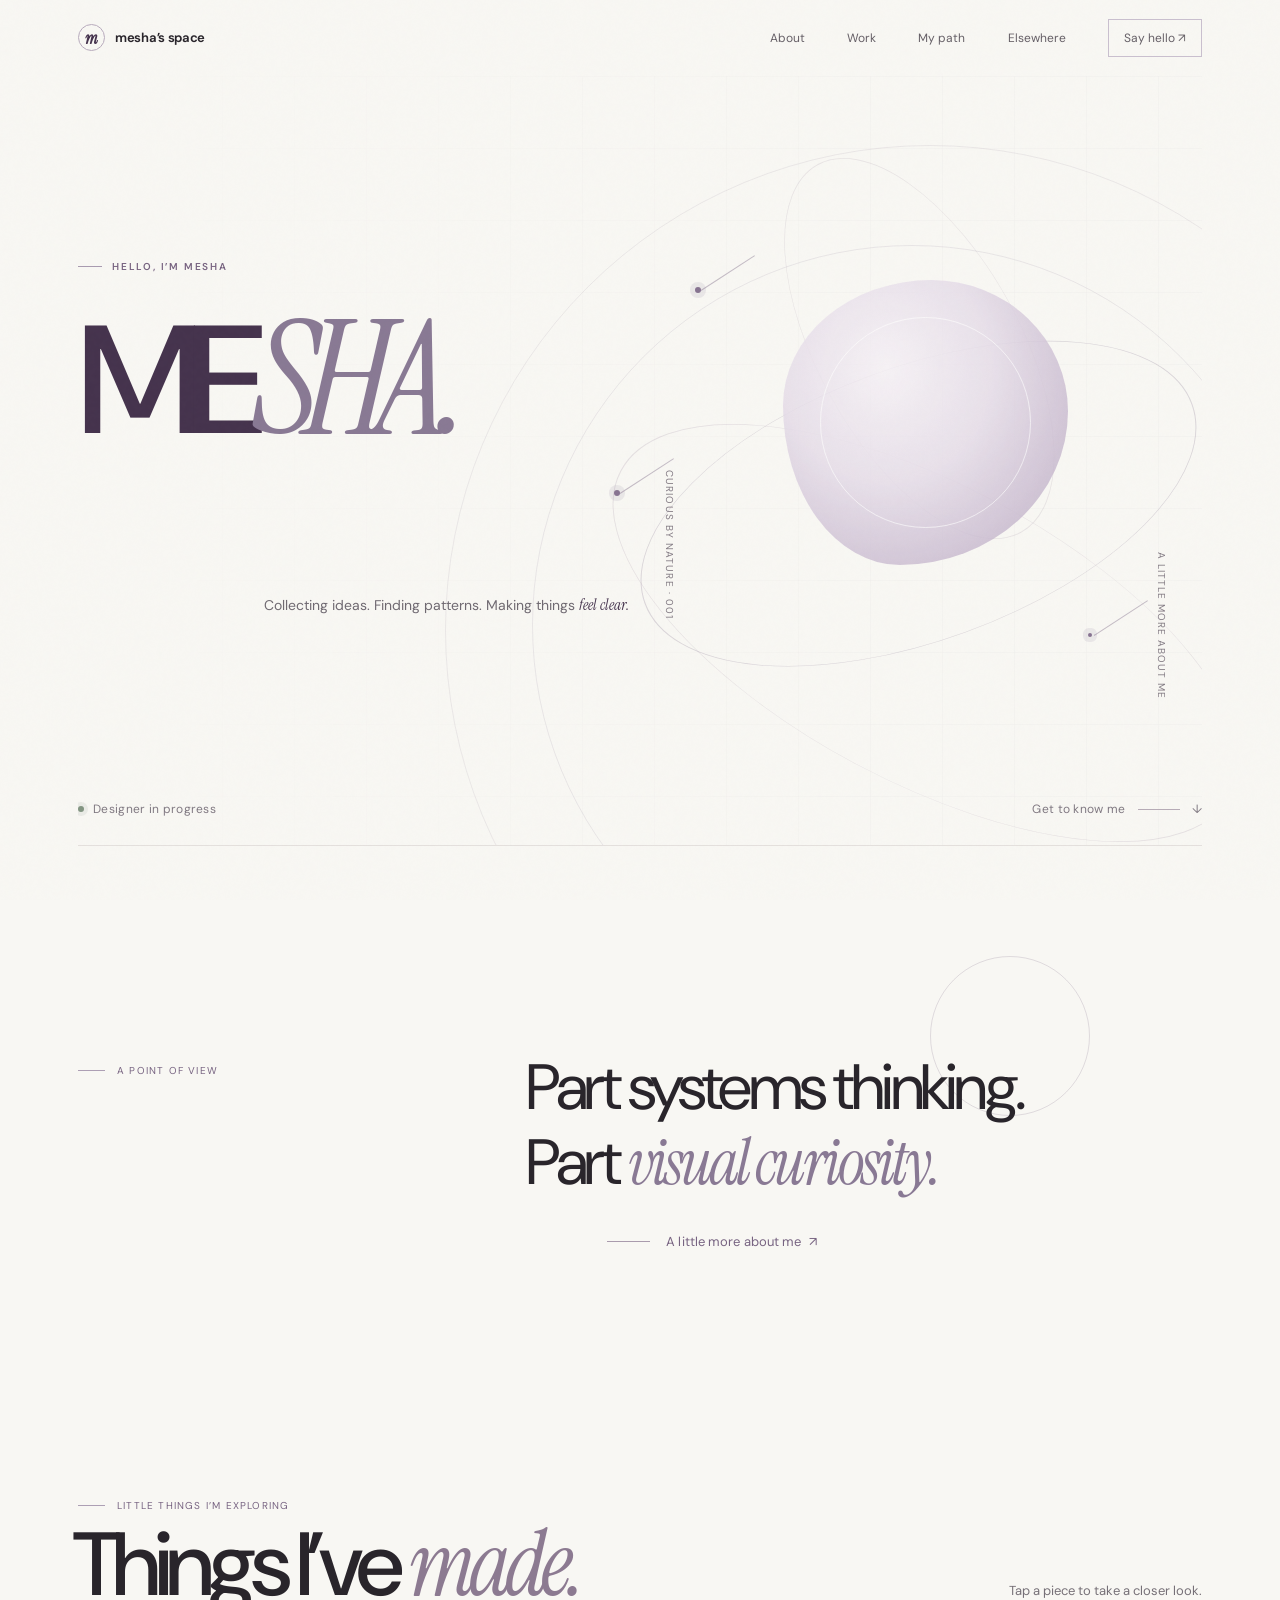
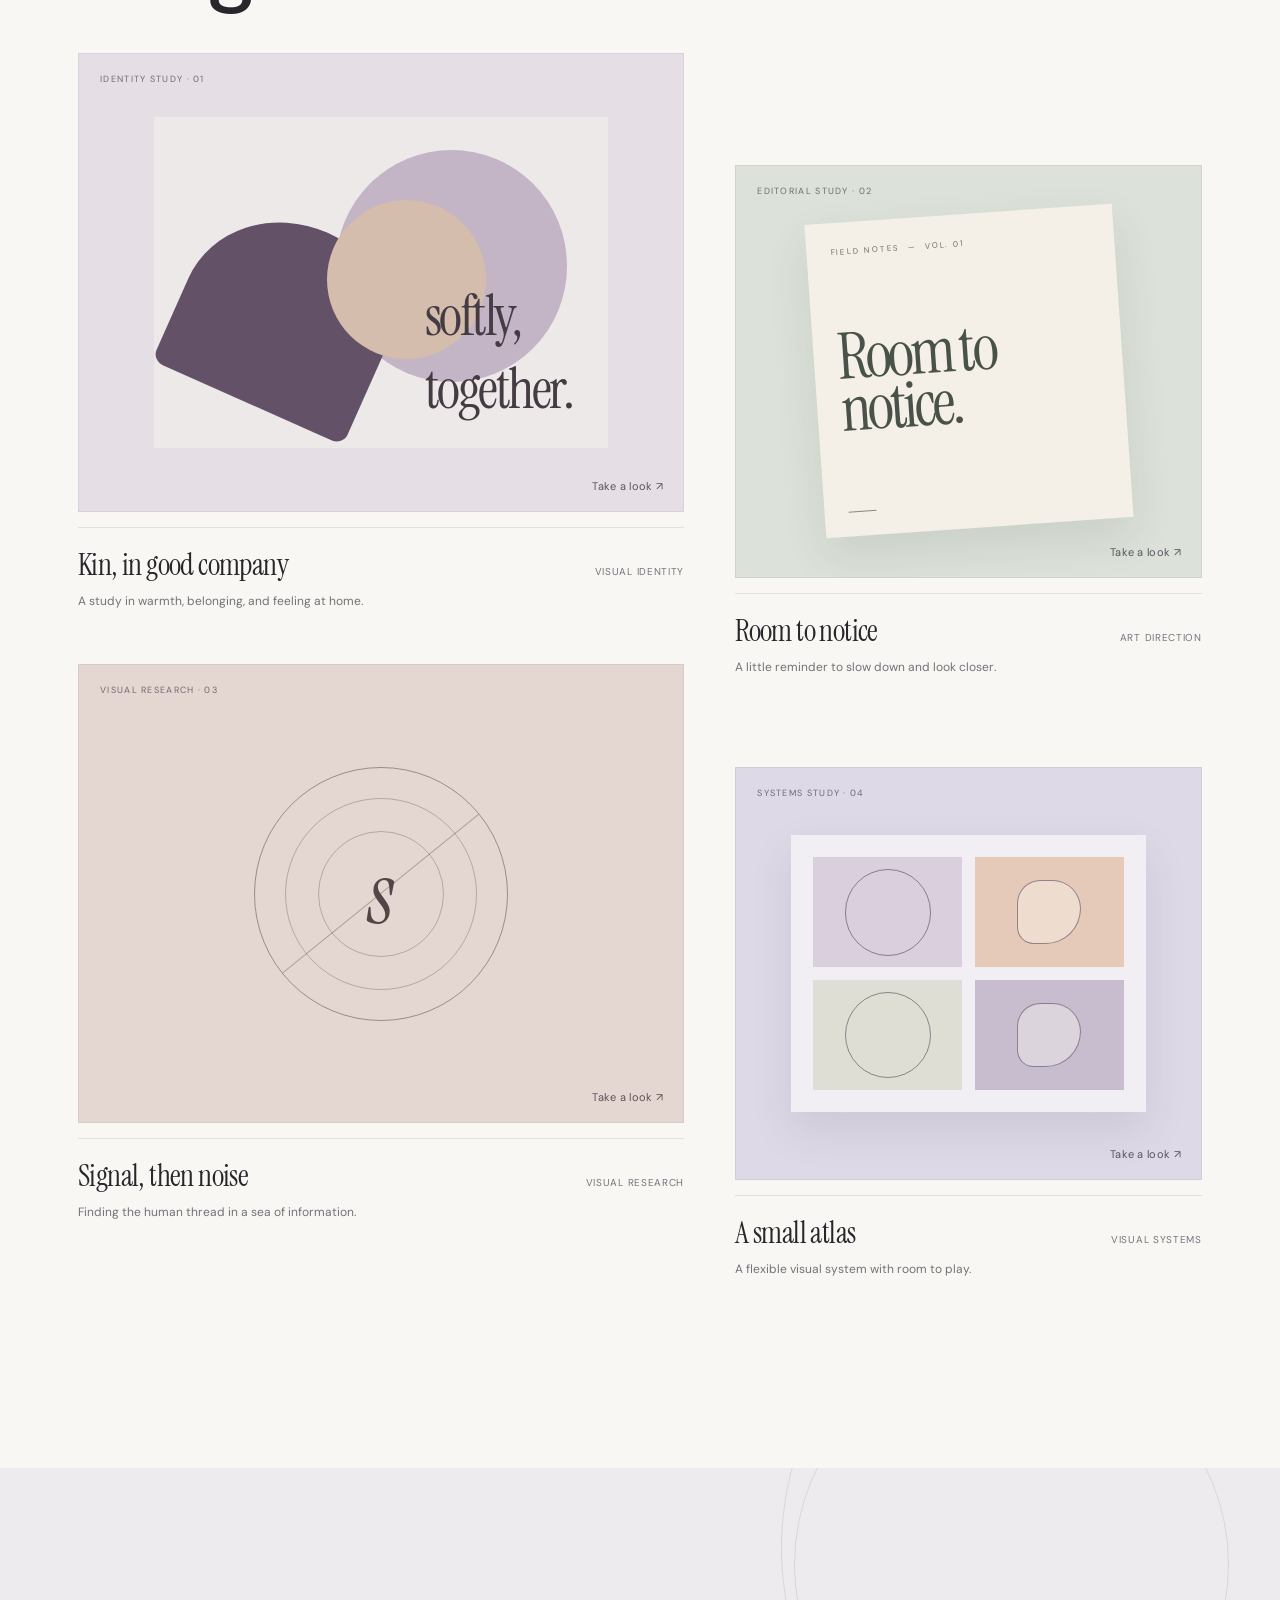
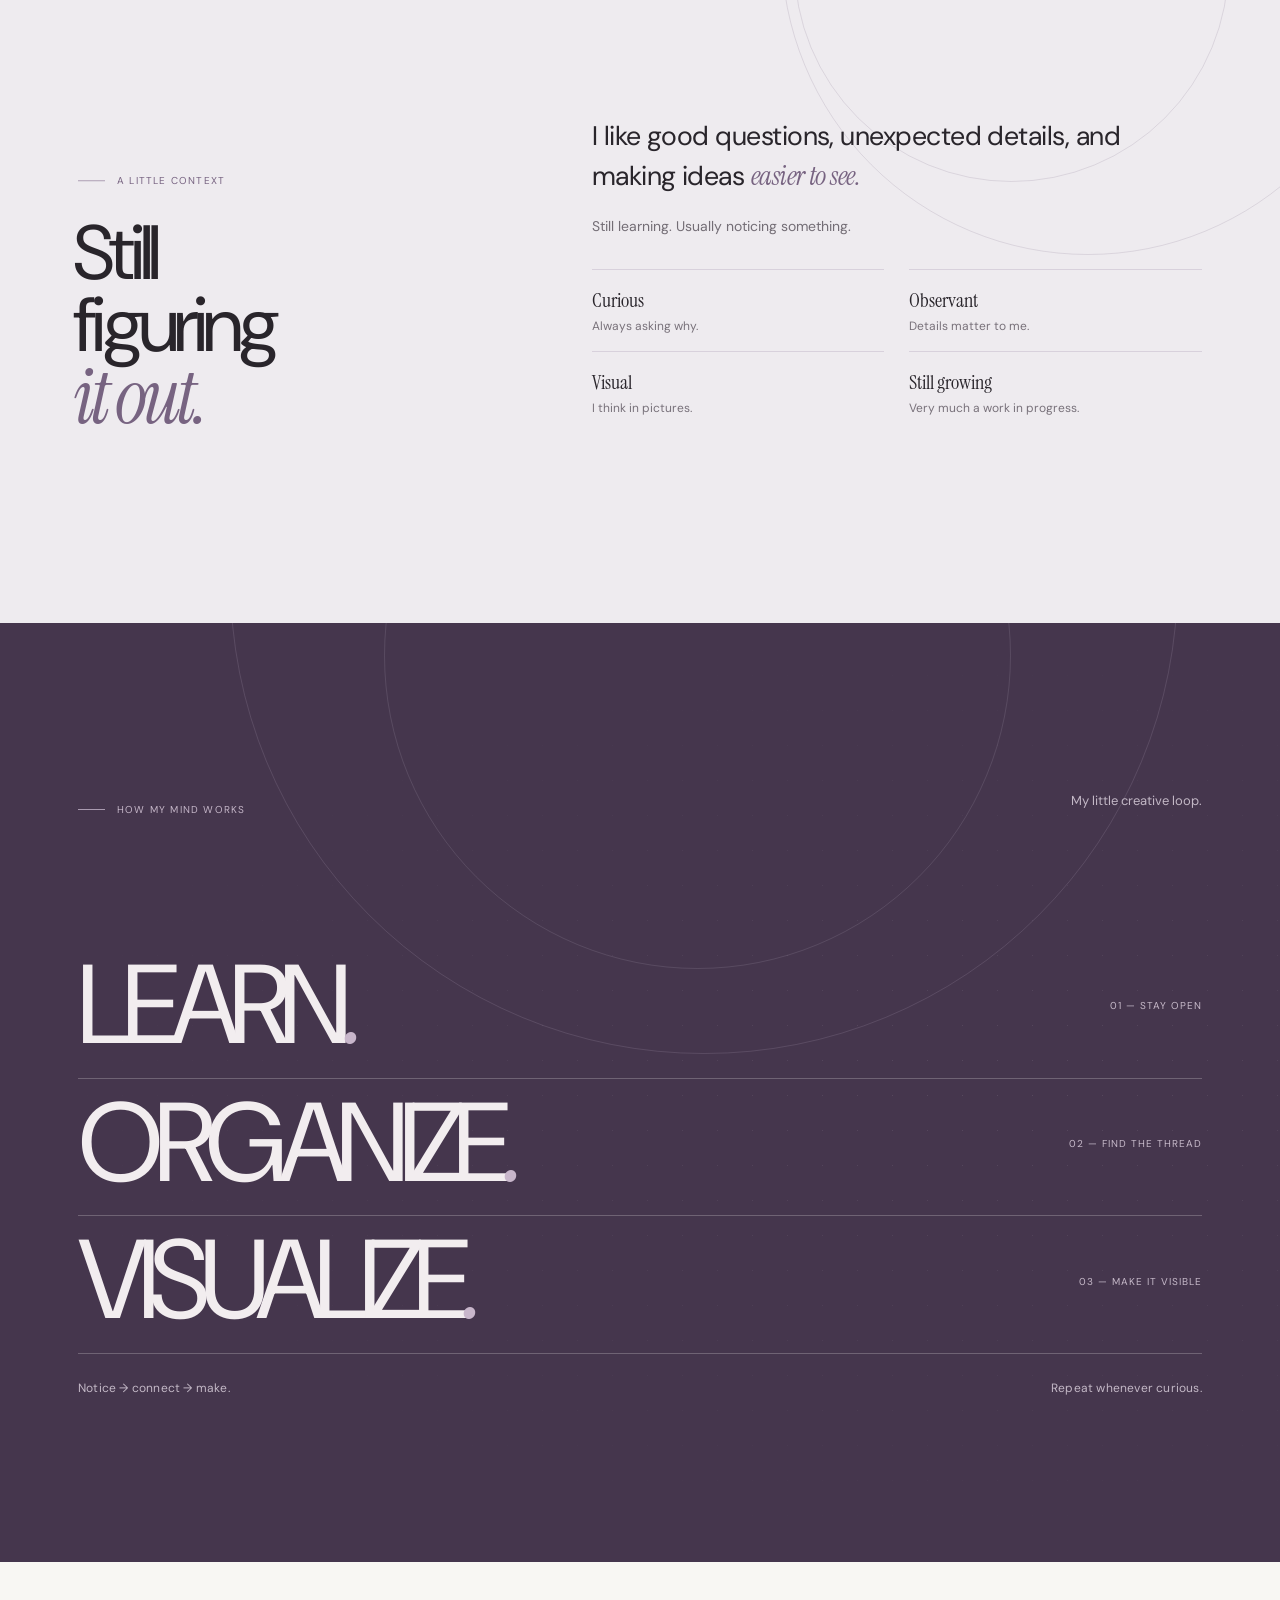
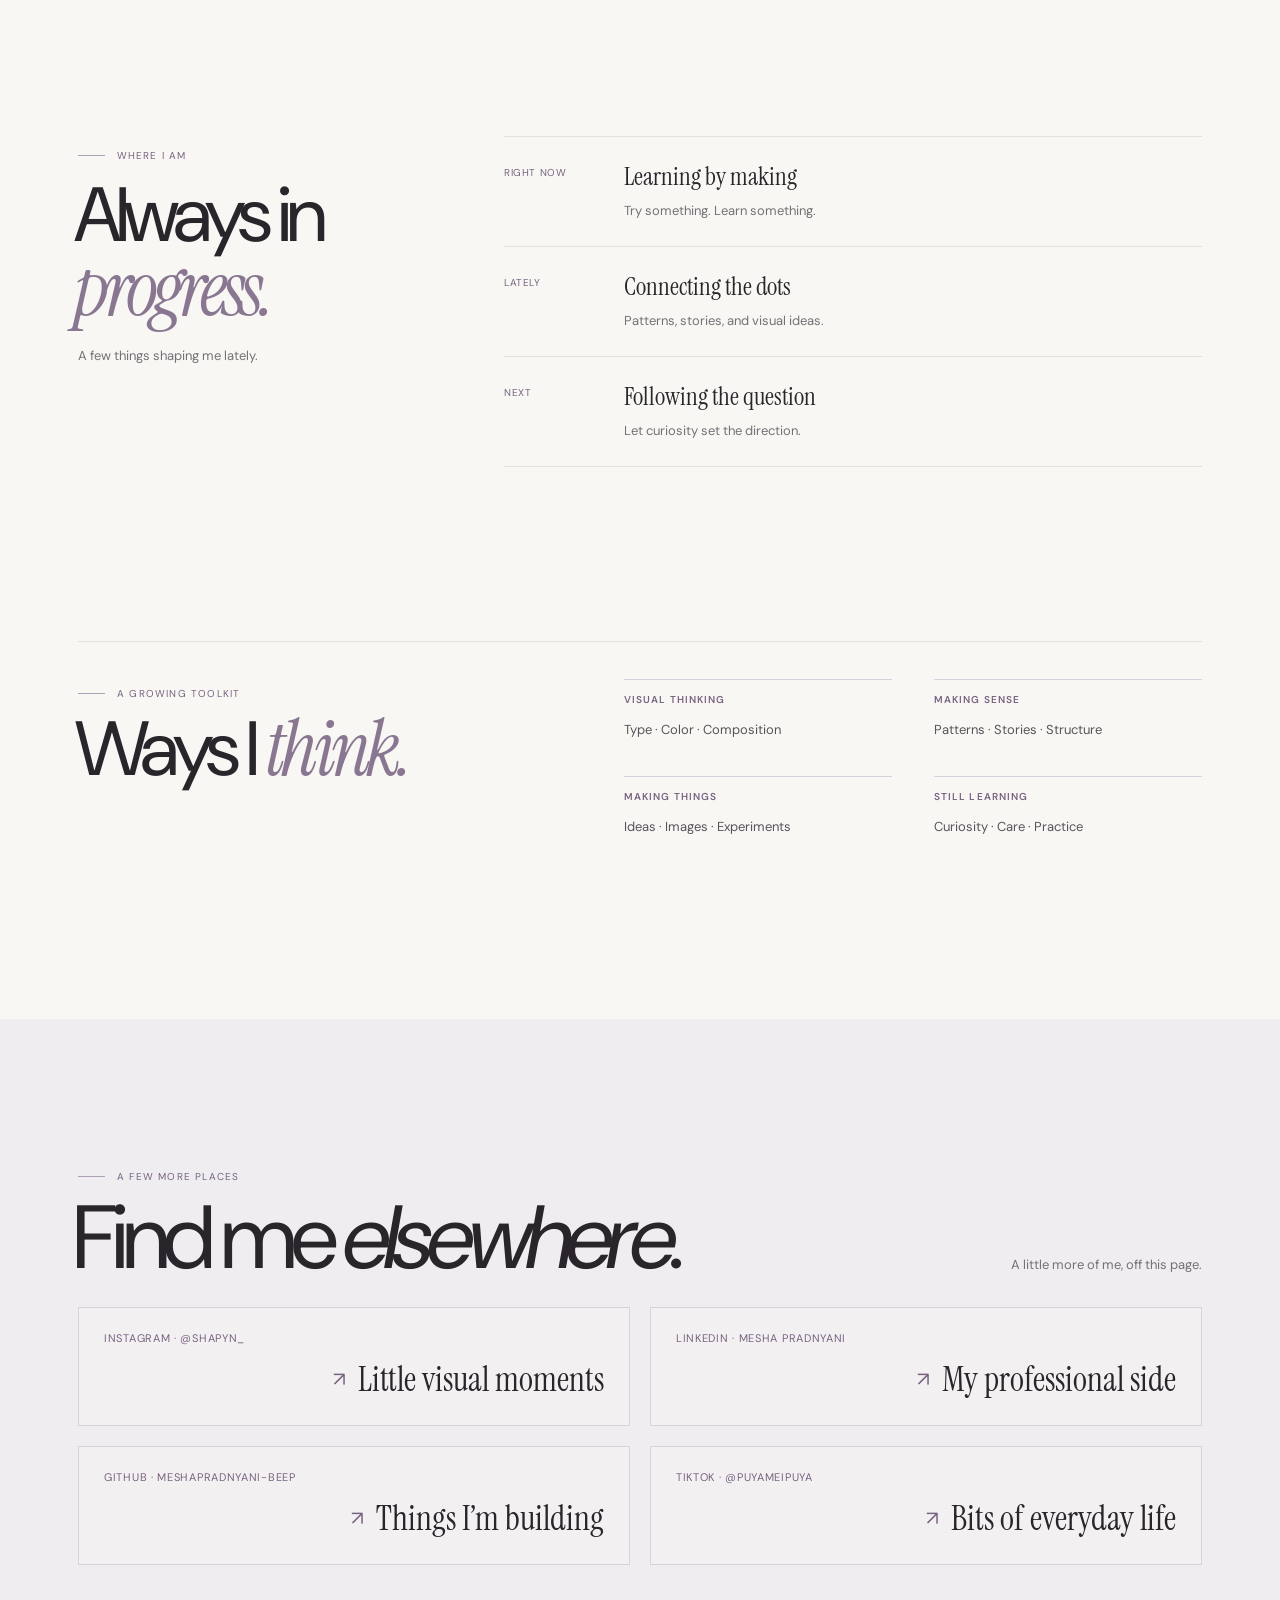
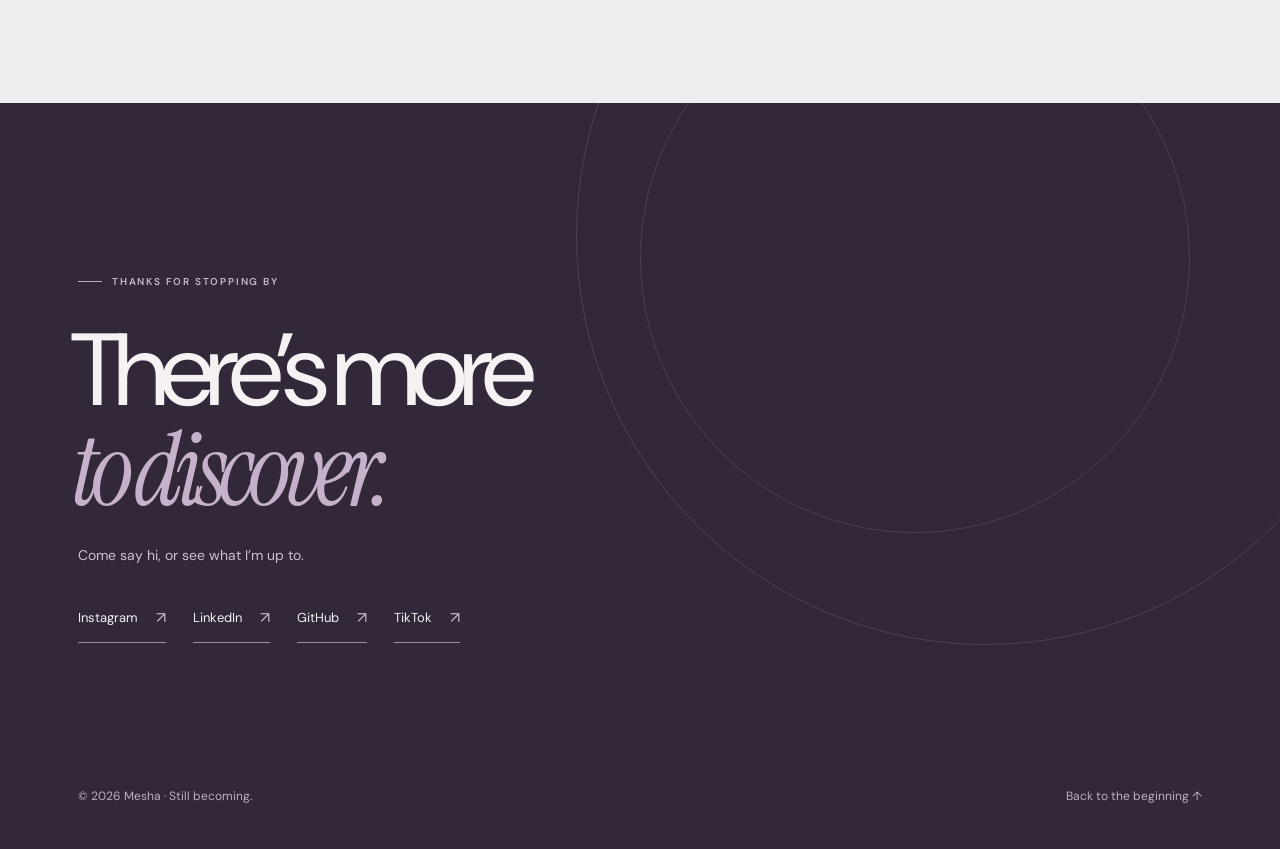
==== wwwroot/index.html @ b581732f "firsr commit" ====
<!doctype html>
<html lang="en">
<head>
  <meta charset="utf-8">
  <meta name="viewport" content="width=device-width, initial-scale=1">
  <meta name="theme-color" content="#f8f7f3">
  <meta name="description" content="Mesha's personal space for thoughtful design, visual ideas, and things still taking shape.">
  <title>Mesha — A practice in progress</title>
  <link rel="preconnect" href="https://fonts.googleapis.com">
  <link rel="preconnect" href="https://fonts.gstatic.com" crossorigin>
  <link href="https://fonts.googleapis.com/css2?family=DM+Sans:wght@400;450;500;550;600;650;700&family=Instrument+Serif:ital@0;1&display=swap" rel="stylesheet">
  <style>
    :root {
      color-scheme: light;
      --paper: #f8f7f3;
      --paper-deep: #f0eee9;
      --ink: #29252b;
      --muted: #767077;
      --plum: #45334d;
      --violet: #776381;
      --lilac: #b5a6bf;
      --lavender: #e9e3ec;
      --rule: #e4e0dd;
      --serif: "Instrument Serif", Georgia, serif;
      --sans: "DM Sans", Arial, sans-serif;
      --gutter: clamp(22px, 6.1vw, 92px);
      --content: 1440px;
    }
    *, *::before, *::after { box-sizing: border-box; }
    html { scroll-behavior: smooth; scroll-padding-top: 86px; }
    body { margin: 0; overflow-x: hidden; color: var(--ink); background: var(--paper); font-family: var(--sans); font-size: 14px; -webkit-font-smoothing: antialiased; }
    body::after { position: fixed; z-index: 8; inset: 0; pointer-events: none; content: ""; opacity: .12; background-image: url("data:image/svg+xml,%3Csvg viewBox='0 0 180 180' xmlns='http://www.w3.org/2000/svg'%3E%3Cfilter id='n'%3E%3CfeTurbulence type='fractalNoise' baseFrequency='.88' numOctaves='3' stitchTiles='stitch'/%3E%3C/filter%3E%3Cpath filter='url(%23n)' opacity='.13' d='M0 0h180v180H0z'/%3E%3C/svg%3E"); }
    a { color: inherit; text-decoration: none; }
    a:focus-visible { outline: 2px solid var(--violet); outline-offset: 5px; }
    button { font: inherit; }
    ::selection { color: white; background: var(--violet); }
    .wrap { width: min(100% - var(--gutter) * 2, var(--content)); margin-inline: auto; }
    .topbar { position: sticky; z-index: 10; top: 0; height: 76px; display: flex; align-items: center; justify-content: space-between; border-bottom: 1px solid transparent; transition: height .3s, background .3s, border-color .3s; }
    .topbar.scrolled { height: 62px; border-color: var(--rule); background: rgba(248,247,243,.92); backdrop-filter: blur(14px); }
    .brand { display: flex; align-items: center; gap: 10px; font-size: 13px; font-weight: 650; letter-spacing: -.3px; }
    .brand-mark { width: 27px; height: 27px; display: grid; place-items: center; border: 1px solid #b7aabc; border-radius: 50%; color: var(--plum); font-family: var(--serif); font-size: 17px; font-style: italic; }
    .nav { display: flex; align-items: center; gap: clamp(19px, 3.3vw, 47px); color: #655f66; font-size: 12px; }
    .nav a:not(.nav-contact) { position: relative; padding: 8px 0; }
    .nav a:not(.nav-contact)::after { position: absolute; right: 0; bottom: 3px; left: 0; height: 1px; content: ""; background: var(--violet); transform: scaleX(0); transform-origin: left; transition: transform .25s; }
    .nav a:not(.nav-contact):hover::after { transform: scaleX(1); }
    .nav-contact { padding: 10px 15px; border: 1px solid #c9bfce; transition: color .2s, background .2s; }
    .nav-contact:hover { color: white; background: var(--plum); }
    .hero { position: relative; min-height: min(750px, calc(100svh - 76px)); min-height: clamp(610px, 77vw, 770px); display: flex; align-items: center; overflow: hidden; border-bottom: 1px solid var(--rule); }
    .hero::before { position: absolute; top: 9%; right: -19%; width: min(76vw, 970px); aspect-ratio: 1; border: 1px solid rgba(119,99,129,.11); border-radius: 50%; content: ""; }
    .hero::after { position: absolute; top: 22%; right: -8%; width: min(62vw, 760px); aspect-ratio: 1; border: 1px solid rgba(119,99,129,.12); border-radius: 50%; content: ""; }
    .hero-grid { position: absolute; inset: 0; opacity: .21; background-image: linear-gradient(rgba(113,98,117,.11) 1px, transparent 1px), linear-gradient(90deg, rgba(113,98,117,.11) 1px, transparent 1px); background-size: 72px 72px; mask-image: linear-gradient(90deg, transparent, black 67%); }
    .hero-copy { position: relative; z-index: 2; width: 100%; padding: 80px 0 122px; }
    .eyebrow { display: flex; align-items: center; gap: 10px; color: var(--violet); font-size: 10px; font-weight: 600; letter-spacing: 1.8px; text-transform: uppercase; }
    .eyebrow::before { width: 24px; height: 1px; content: ""; background: #a99bb0; }
    .hero h1 { position: relative; width: max-content; max-width: 100%; margin: 41px 0 24px; color: var(--plum); font-size: clamp(82px, 12vw, 168px); font-weight: 500; line-height: .83; letter-spacing: -.095em; }
    .hero h1 span { display: inline-block; }
    .hero h1 .last { position: relative; z-index: 2; color: #897994; font-family: var(--serif); font-size: 1.035em; font-style: italic; font-weight: 400; letter-spacing: -.085em; }
    .hero-subline { display: flex; align-items: end; gap: 34px; max-width: 620px; margin-left: clamp(0px, 14.5vw, 190px); }
    .hero-subline p { max-width: 370px; margin: 0; color: #6f6971; font-size: 14px; line-height: 1.8; }
    .hero-subline em { color: var(--plum); font-family: var(--serif); font-size: 1.08em; }
    .hero-index { flex: 0 0 auto; color: #837b84; font-size: 10px; letter-spacing: 1.1px; text-transform: uppercase; writing-mode: vertical-rl; }
    .hero-art { position: absolute; top: 8%; right: -5%; width: min(53vw, 690px); aspect-ratio: 1; pointer-events: none; }
    .hero-orbit { position: absolute; top: 11%; right: 7%; width: 86%; aspect-ratio: 1; border: 1px solid rgba(119,99,129,.23); border-radius: 50%; transform: rotate(-20deg) scaleY(.47); }
    .hero-orbit.two { top: 22%; right: -2%; width: 102%; opacity: .68; transform: rotate(28deg) scaleY(.43); }
    .hero-orbit.three { top: 0; right: 19%; width: 62%; opacity: .57; transform: rotate(61deg) scaleY(.48); }
    .hero-blob { position: absolute; top: 21%; left: 30%; width: 42%; aspect-ratio: 1; border-radius: 52% 48% 59% 41% / 44% 46% 54% 56%; background: radial-gradient(ellipse at 36% 31%, #f5f0f5 1%, #e5dce8 41%, #c6b7cd 78%, #ab99b4 100%); opacity: .83; filter: blur(.25px); animation: morph 14s ease-in-out infinite alternate; }
    .hero-blob::after { position: absolute; inset: 13%; border: 1px solid rgba(255,255,255,.63); border-radius: 50%; content: ""; }
    .node { position: absolute; z-index: 3; width: 6px; height: 6px; border-radius: 50%; background: #877391; box-shadow: 0 0 0 5px rgba(135,115,145,.12); }
    .node::after { position: absolute; top: 50%; left: 6px; width: clamp(35px, 5vw, 72px); height: 1px; content: ""; background: rgba(119,99,129,.4); transform: rotate(-33deg); transform-origin: left; }
    .node.n1 { top: 22%; left: 17%; }
    .node.n2 { top: 52%; left: 5%; }
    .node.n3 { top: 73%; left: 75%; width: 4px; height: 4px; }
    .hero-caption { position: absolute; right: 3%; bottom: 19%; color: #837b84; font-size: 10px; letter-spacing: 1px; text-transform: uppercase; writing-mode: vertical-rl; }
    .hero-footer { position: absolute; right: 0; bottom: 28px; left: 0; display: flex; align-items: center; justify-content: space-between; color: #807982; font-size: 12px; letter-spacing: .3px; }
    .availability { display: flex; align-items: center; gap: 9px; }
    .availability::before { width: 6px; height: 6px; border-radius: 50%; content: ""; background: #839582; box-shadow: 0 0 0 4px rgba(131,149,130,.12); }
    .scroll-note { display: flex; align-items: center; gap: 12px; }
    .scroll-note span { display: block; width: 42px; height: 1px; background: #b7acb7; }
    .intro { position: relative; padding-block: clamp(110px, 16vw, 222px); overflow: hidden; }
    .intro::after { position: absolute; top: 18%; right: 10%; width: 160px; aspect-ratio: 1; border: 1px solid rgba(119,99,129,.2); border-radius: 50%; content: ""; }
    .intro-inner { position: relative; z-index: 1; display: grid; grid-template-columns: .53fr 1fr; gap: 8%; align-items: start; }
    .section-index { display: flex; align-items: center; gap: 12px; padding-top: 13px; color: var(--violet); font-size: 10px; letter-spacing: 1.2px; text-transform: uppercase; }
    .section-index span { width: 27px; height: 1px; background: #ad9fb4; }
    .intro-statement { max-width: 920px; margin: 0; font-size: clamp(34px, 5vw, 64px); font-weight: 400; line-height: 1.17; letter-spacing: -.055em; }
    .intro-statement em { color: #897994; font-family: var(--serif); font-weight: 400; }
    .intro-note { display: flex; align-items: center; gap: 16px; margin: 32px 0 0 12%; color: var(--muted); font-size: 13px; letter-spacing: .1px; }
    .intro-note a { display: inline-flex; align-items: center; gap: 8px; color: var(--violet); transition: gap .2s; }
    .intro-note a:hover { gap: 13px; }
    .intro-note::before { width: 43px; height: 1px; content: ""; background: #aa9bad; }
    .work { position: relative; padding-block: 32px clamp(110px, 15vw, 188px); }
    .section-head { display: flex; align-items: end; justify-content: space-between; gap: 35px; margin-bottom: 47px; }
    .section-head h2 { margin: 12px 0 0 -.055em; font-size: clamp(54px, 7vw, 92px); font-weight: 500; line-height: .91; letter-spacing: -.075em; }
    .section-head h2 em { color: #8c7a91; font-family: var(--serif); font-weight: 400; }
    .section-head-note { max-width: 260px; margin-bottom: 3px; color: var(--muted); font-size: 13px; line-height: 1.75; }
    .project-grid { display: grid; grid-template-columns: 1.13fr .87fr; gap: clamp(22px, 4vw, 56px); align-items: start; }
    .project-card { min-width: 0; }
    .project-card:nth-child(2) { margin-top: 112px; }
    .project-card:nth-child(3) { margin-top: -64px; }
    .project-card:nth-child(4) { margin-top: 39px; }
    .project-art { position: relative; width: 100%; display: grid; min-height: 260px; overflow: hidden; padding: 0; border: 0; isolation: isolate; place-items: center; color: inherit; font: inherit; text-align: inherit; cursor: pointer; transition: filter .4s; }
    .project-art::after { position: absolute; z-index: 4; inset: 0; border: 1px solid rgba(69,51,77,.08); content: ""; pointer-events: none; }
    .project-card:hover .project-art { filter: saturate(1.09); }
    .project-art:focus-visible { outline: 2px solid var(--violet); outline-offset: 5px; }
    .project-card:nth-child(odd) .project-art { aspect-ratio: 1.32; }
    .project-card:nth-child(even) .project-art { aspect-ratio: 1.13; }
    .art-label { position: absolute; z-index: 3; top: 20px; left: 22px; color: rgba(48,39,52,.63); font-size: 9px; letter-spacing: 1.3px; text-transform: uppercase; }
    .art-number { position: absolute; z-index: 3; right: 21px; bottom: 19px; color: rgba(48,39,52,.75); font-size: 11px; letter-spacing: .3px; transition: transform .2s; }
    .project-art:hover .art-number { transform: translateX(3px); }
    .art-kin { background: #e5dee5; }
    .kin-scene { position: relative; width: 75%; height: 72%; display: grid; overflow: hidden; place-items: center; background: #eee9e9; transition: transform .65s cubic-bezier(.2,.7,.2,1); }
    .project-card:hover .kin-scene, .project-card:hover .field-object, .project-card:hover .still-cover, .project-card:hover .atlas-board { transform: scale(1.035); }
    .kin-circle { position: absolute; top: 10%; right: 9%; width: 51%; aspect-ratio: 1; border-radius: 50%; background: #c3b4c6; }
    .kin-shadow { position: absolute; bottom: 11%; left: 6%; width: 46%; height: 57%; border-radius: 52% 48% 6% 6%; background: #635267; transform: rotate(24deg); }
    .kin-sun { position: absolute; top: 25%; left: 38%; width: 35%; aspect-ratio: 1; border-radius: 50%; background: #d4bdad; }
    .kin-type { position: absolute; right: 8%; bottom: 7%; color: #443b43; font-family: var(--serif); font-size: clamp(26px, 4.4vw, 60px); letter-spacing: -.045em; }
    .art-field { background: #dce2d9; }
    .field-object { position: relative; width: 66%; height: 76%; display: flex; flex-direction: column; justify-content: space-between; padding: 24px; overflow: hidden; background: #f4f0e7; box-shadow: 0 18px 44px rgba(57,64,53,.11); transform: rotate(-4deg); transition: transform .65s cubic-bezier(.2,.7,.2,1); }
    .field-object small { color: #6a7161; font-size: 8px; letter-spacing: 1.9px; text-transform: uppercase; }
    .field-object strong { color: #495248; font-family: var(--serif); font-size: clamp(32px, 5vw, 64px); font-weight: 400; line-height: .82; letter-spacing: -.055em; }
    .field-line { width: 28px; height: 1px; background: #858b76; }
    .art-signal { background: #e4d7d1; }
    .signal-disc { position: relative; width: 42%; aspect-ratio: 1; display: grid; overflow: hidden; border: 1px solid rgba(74,58,56,.48); border-radius: 50%; place-items: center; transition: transform .65s cubic-bezier(.2,.7,.2,1); }
    .signal-disc::before, .signal-disc::after { position: absolute; content: ""; border: 1px solid rgba(74,58,56,.3); border-radius: 50%; }
    .signal-disc::before { inset: 12%; }
    .signal-disc::after { inset: 25%; }
    .signal-disc span { position: relative; z-index: 1; color: #554446; font-family: var(--serif); font-size: clamp(40px, 7vw, 86px); font-style: italic; }
    .signal-line { position: absolute; width: 140%; height: 1px; background: rgba(74,58,56,.37); transform: rotate(-39deg); }
    .art-atlas { background: #ded9e7; }
    .atlas-board { position: relative; width: 76%; height: 67%; display: grid; padding: 22px; background: #f1eff3; box-shadow: 0 18px 40px rgba(55,46,66,.1); grid-template-columns: 1fr 1fr; gap: 13px; transition: transform .65s cubic-bezier(.2,.7,.2,1); }
    .atlas-cell { position: relative; display: grid; overflow: hidden; background: #d9cfdd; place-items: center; }
    .atlas-cell:nth-child(2) { background: #e5c9b9; }
    .atlas-cell:nth-child(3) { background: #deded5; }
    .atlas-cell:nth-child(4) { background: #c7bdcf; }
    .atlas-cell::before { width: 58%; aspect-ratio: 1; border: 1px solid rgba(70,55,76,.54); border-radius: 50%; content: ""; }
    .atlas-cell:nth-child(even)::before { width: 43%; border-radius: 45% 55% 68% 32%; background: rgba(252,249,242,.39); }
    .project-meta { display: flex; align-items: baseline; justify-content: space-between; gap: 12px; padding-top: 17px; border-top: 1px solid var(--rule); margin-top: 15px; }
    .project-meta h3 { margin: 0; font-family: var(--serif); font-size: clamp(21px, 2.5vw, 30px); font-weight: 400; letter-spacing: -.02em; }
    .project-meta span { flex: 0 0 auto; color: #78717a; font-size: 10px; letter-spacing: .7px; text-transform: uppercase; }
    .project-description { max-width: 370px; margin: 7px 0 0; color: var(--muted); font-size: 12px; line-height: 1.7; }
    .about { position: relative; padding-block: clamp(105px, 15vw, 190px); overflow: hidden; background: #eeebef; }
    .about::before { position: absolute; top: -30%; right: -9%; width: 48vw; max-width: 660px; aspect-ratio: 1; border: 1px solid rgba(119,99,129,.17); border-radius: 50%; content: ""; }
    .about::after { position: absolute; top: -16%; right: 4%; width: 34vw; max-width: 470px; aspect-ratio: 1; border: 1px solid rgba(119,99,129,.17); border-radius: 50%; content: ""; }
    .about-layout { position: relative; z-index: 1; display: grid; grid-template-columns: .78fr 1.22fr; gap: 11%; align-items: start; }
    .about-title { position: sticky; top: 110px; }
    .about-title h2 { margin: 30px 0 0 -.06em; font-size: clamp(52px, 6vw, 80px); font-weight: 400; line-height: .94; letter-spacing: -.065em; }
    .about-title h2 em { color: var(--violet); font-family: var(--serif); font-weight: 400; }
    .about-body { padding-top: 58px; }
    .about-lede { max-width: 580px; margin: 0 0 18px; font-size: clamp(20px, 2.1vw, 27px); line-height: 1.5; letter-spacing: -.02em; }
    .about-lede em { color: var(--violet); font-family: var(--serif); }
    .about-copy { max-width: 465px; margin: 0; color: #736d75; font-size: 14px; line-height: 1.8; }
    .about-values { display: grid; grid-template-columns: 1fr 1fr; gap: 0 25px; margin-top: 30px; }
    .value { padding: 17px 0; border-top: 1px solid #d8d1dc; }
    .value strong { display: block; font-family: var(--serif); font-size: 20px; font-weight: 400; }
    .value span { display: block; margin-top: 5px; color: #78717a; font-size: 12px; }
    .signature { position: relative; padding-block: clamp(105px, 13vw, 170px); overflow: hidden; color: #f5f0f2; background: #45364d; }
    .signature::before { position: absolute; top: -55%; left: 18%; width: 74vw; aspect-ratio: 1; border: 1px solid rgba(231,216,236,.13); border-radius: 50%; content: ""; }
    .signature::after { position: absolute; top: -30%; left: 30%; width: 49vw; aspect-ratio: 1; border: 1px solid rgba(231,216,236,.12); border-radius: 50%; content: ""; }
    .signature-grid { position: absolute; inset: 0; opacity: .22; background-image: radial-gradient(rgba(232,222,235,.52) .8px, transparent .8px); background-size: 35px 35px; mask-image: radial-gradient(ellipse at 78% 50%, black, transparent 70%); }
    .signature-head { position: relative; z-index: 1; display: flex; justify-content: space-between; gap: 20px; align-items: start; }
    .signature-head .section-index { color: #c5b6c8; }
    .signature-head .section-index span { background: #a99ab0; }
    .signature-note { max-width: 255px; margin: 0; color: #c3b8c6; font-size: 13px; line-height: 1.75; }
    .words { position: relative; z-index: 1; margin-top: clamp(70px, 10vw, 125px); }
    .word-row { position: relative; display: flex; align-items: center; justify-content: space-between; gap: 12px; padding-block: 10px 17px; border-bottom: 1px solid rgba(245,240,242,.24); }
    .word-row::before { position: absolute; right: 0; bottom: -1px; left: 0; height: 1px; content: ""; background: #d6bddb; transform: scaleX(0); transform-origin: left; transition: transform .7s cubic-bezier(.2,.7,.2,1); }
    .word-row:hover::before { transform: scaleX(1); }
    .word-row h2 { margin: 0; color: #f2edef; font-size: clamp(52px, 9vw, 112px); font-weight: 400; line-height: .98; letter-spacing: -.075em; transition: color .3s, padding-left .45s; }
    .word-row h2 em { color: #c8b6cb; font-family: var(--serif); font-weight: 400; }
    .word-row:hover h2 { padding-left: 13px; }
    .word-row > span { flex: 0 0 auto; color: #c7baca; font-size: 10px; letter-spacing: 1px; }
    .signature-foot { position: relative; z-index: 1; display: flex; justify-content: space-between; gap: 20px; margin-top: 26px; color: #c3b8c6; font-size: 12px; letter-spacing: .2px; }
    .path { padding-block: clamp(100px, 14vw, 174px); }
    .path-top { display: grid; grid-template-columns: .65fr 1.35fr; gap: 8%; align-items: start; }
    .path-title { position: sticky; top: 105px; }
    .path-title h2 { margin: 17px 0 0 -.05em; font-size: clamp(49px, 6vw, 78px); font-weight: 400; line-height: .96; letter-spacing: -.065em; }
    .path-title h2 em { color: #897792; font-family: var(--serif); }
    .path-note { max-width: 310px; margin: 18px 0 0; color: var(--muted); font-size: 13px; line-height: 1.75; }
    .timeline { border-top: 1px solid var(--rule); }
    .timeline-item { display: grid; grid-template-columns: 95px 1fr; gap: 25px; padding: 23px 0; border-bottom: 1px solid var(--rule); }
    .timeline-date { padding-top: 6px; color: var(--violet); font-size: 10px; letter-spacing: .6px; text-transform: uppercase; }
    .timeline-item h3 { margin: 0; font-family: var(--serif); font-size: 25px; font-weight: 400; }
    .timeline-item p { max-width: 430px; margin: 7px 0 0; color: var(--muted); font-size: 13px; line-height: 1.75; }
    .skills { padding-block: 0 clamp(110px, 15vw, 180px); }
    .skills-inner { display: grid; grid-template-columns: 1fr 1.3fr; gap: 9%; padding-top: 32px; border-top: 1px solid var(--rule); }
    .skills h2 { max-width: 350px; margin: 12px 0 0 -.04em; font-size: clamp(47px, 6vw, 78px); font-weight: 400; line-height: .98; letter-spacing: -.06em; }
    .skills h2 em { color: #897792; font-family: var(--serif); }
    .skill-groups { display: grid; grid-template-columns: 1fr 1fr; gap: 35px 42px; padding-top: 5px; }
    .skill-group { padding-top: 13px; border-top: 1px solid #d8d1dc; }
    .skill-group h3 { margin: 0 0 12px; color: var(--violet); font-size: 10px; font-weight: 600; letter-spacing: 1.1px; text-transform: uppercase; }
    .skill-group p { margin: 0; color: #59535b; font-size: 13px; line-height: 1.8; }
    .elsewhere { padding-block: clamp(86px, 11vw, 138px); background: #efedf0; }
    .elsewhere-head { display: flex; justify-content: space-between; align-items: end; gap: 25px; padding-bottom: 26px; }
    .elsewhere h2 { margin: 12px 0 0 -.055em; font-size: clamp(54px, 7vw, 90px); font-weight: 400; line-height: .96; letter-spacing: -.07em; }
    .elsewhere-head p { max-width: 240px; margin: 0 0 4px; color: var(--muted); font-size: 13px; line-height: 1.75; }
    .elsewhere-links { display: grid; grid-template-columns: 1fr 1fr; gap: 20px; }
    .elsewhere-line { position: relative; display: grid; min-height: 118px; grid-template-columns: 1fr auto; align-items: center; gap: 12px; padding: 23px 25px; border: 1px solid #d8d3d9; background: rgba(248,247,243,.35); transition: color .25s, background .25s, transform .25s; }
    .elsewhere-line:hover { transform: translateY(-4px); color: white; background: var(--plum); }
    .elsewhere-line > span:first-child { grid-column: 1 / -1; color: var(--violet); font-size: 11px; letter-spacing: .7px; transition: color .25s; }
    .elsewhere-line strong { font-family: var(--serif); font-size: clamp(23px, 3vw, 34px); font-weight: 400; }
    .elsewhere-line > span:last-child { grid-column: auto; grid-row: 2; justify-self: end; color: var(--violet); font-size: 20px; transition: color .25s, transform .2s; }
    .elsewhere-line:hover > span { color: #dfcde3; }
    .elsewhere-line:hover > span:last-child { transform: translate(3px, -3px); }
    .contact { position: relative; padding-block: clamp(100px, 14vw, 172px) 45px; overflow: hidden; color: #f6f1f3; background: #33283a; }
    .contact::before { position: absolute; top: -37%; right: -9%; width: min(64vw, 850px); aspect-ratio: 1; border: 1px solid rgba(233,217,237,.14); border-radius: 50%; content: ""; }
    .contact::after { position: absolute; top: -16%; right: 7%; width: min(43vw, 570px); aspect-ratio: 1; border: 1px solid rgba(233,217,237,.13); border-radius: 50%; content: ""; }
    .contact-body { position: relative; z-index: 1; }
    .contact .eyebrow { color: #c8b9cb; }
    .contact .eyebrow::before { background: #b9aabe; }
    .contact h2 { max-width: 900px; margin: 32px 0 22px -.065em; font-size: clamp(56px, 8vw, 106px); font-weight: 400; line-height: .98; letter-spacing: -.075em; }
    .contact h2 em { color: #c6b1ca; font-family: var(--serif); font-weight: 400; }
    .contact-copy { max-width: 390px; margin: 0; color: #ccc1ce; font-size: 14px; line-height: 1.8; }
    .contact-actions { display: flex; flex-wrap: wrap; gap: 27px; margin-top: 25px; }
    .contact-action { display: inline-flex; align-items: center; gap: 18px; padding: 14px 0; border-bottom: 1px solid rgba(231,216,236,.58); color: #f5eff4; font-size: 13px; transition: gap .2s; }
    .contact-action:hover { gap: 40px; }
    .contact-action span { color: #c9b5d0; font-size: 16px; }
    .footer { position: relative; z-index: 1; display: flex; justify-content: space-between; gap: 15px; padding-top: clamp(85px, 12vw, 145px); color: #bcafbE; font-size: 12px; }
    .footer a { transition: color .2s; }
    .footer a:hover { color: white; }
    .footer-right { display: flex; gap: 24px; }
    .project-dialog { width: min(600px, calc(100% - 36px)); max-height: min(90vh, 780px); padding: 0; overflow: auto; border: 1px solid rgba(69,51,77,.2); color: var(--ink); background: var(--paper); }
    .project-dialog::backdrop { background: rgba(35,27,39,.56); backdrop-filter: blur(5px); }
    .dialog-content { padding: clamp(22px, 5vw, 42px); }
    .dialog-close { float: right; width: 38px; height: 38px; border: 1px solid var(--rule); border-radius: 50%; color: var(--plum); background: transparent; font-size: 20px; cursor: pointer; transition: color .2s, background .2s; }
    .dialog-close:hover { color: white; background: var(--plum); }
    .project-dialog-art { display: grid; min-height: 230px; margin-bottom: 26px; overflow: hidden; place-items: center; }
    .project-dialog-art .kin-scene { height: 72%; }
    .project-dialog-art .signal-disc { max-height: 78%; }
    .project-dialog-art .atlas-board { height: 75%; }
    .dialog-category { margin: 0 0 9px; color: var(--violet); font-size: 11px; letter-spacing: .9px; text-transform: uppercase; }
    .project-dialog h2 { margin: 0; font-family: var(--serif); font-size: clamp(32px, 6vw, 48px); font-weight: 400; }
    .dialog-description { max-width: 440px; margin: 12px 0 0; color: var(--muted); font-size: 15px; line-height: 1.7; }
    [data-reveal] { opacity: 0; transform: translateY(18px); transition: opacity .75s ease, transform .75s cubic-bezier(.2,.7,.2,1); }
    [data-reveal].visible { opacity: 1; transform: translateY(0); }
    @keyframes morph { from { border-radius: 52% 48% 59% 41% / 44% 46% 54% 56%; transform: rotate(-8deg) translateY(0); } to { border-radius: 44% 56% 42% 58% / 55% 38% 62% 45%; transform: rotate(8deg) translateY(-10px); } }
    @media (min-width: 1550px) { .hero-art { right: calc((100vw - 1440px) / -2); } }
    @media (max-width: 720px) {
      :root { --gutter: 23px; }
      .topbar { height: 66px; }
      .topbar.scrolled { height: 57px; }
      .nav { gap: 17px; font-size: 11px; }
      .nav a:nth-child(3) { display: none; }
      .nav-contact { padding: 8px 11px; }
      .hero { min-height: min(760px, calc(100svh - 66px)); min-height: clamp(620px, 100svh, 780px); }
      .hero-copy { padding-block: 112px 116px; }
      .hero h1 { margin-top: 45px; font-size: clamp(88px, 16vw, 122px); }
      .hero-art { top: 21%; right: -34%; width: min(94vw, 550px); opacity: .77; }
      .hero-grid { background-size: 53px 53px; }
      .hero-subline { position: relative; z-index: 1; gap: 21px; margin: 37px 0 0 6%; }
      .hero-subline p { max-width: 350px; font-size: 13px; }
      .hero-index { font-size: 9px; }
      .hero-caption { right: 1%; bottom: 22%; font-size: 9px; }
      .intro-inner { grid-template-columns: 1fr; gap: 32px; }
      .intro-statement { max-width: 640px; }
      .intro-note { margin-left: 4%; }
      .section-head { align-items: start; flex-direction: column; gap: 19px; margin-bottom: 32px; }
      .section-head h2 { font-size: clamp(54px, 9vw, 72px); }
      .section-head-note { max-width: 300px; }
      .project-grid { gap: 39px 19px; }
      .project-card:nth-child(2) { margin-top: 77px; }
      .project-card:nth-child(3) { margin-top: -39px; }
      .project-card:nth-child(4) { margin-top: 35px; }
      .project-art { min-height: 190px; }
      .project-meta { align-items: start; flex-direction: column; gap: 5px; }
      .project-meta h3 { font-size: 24px; }
      .project-description { font-size: 12px; }
      .art-label { top: 12px; left: 12px; font-size: 9px; }
      .art-number { right: 12px; bottom: 12px; }
      .field-object { padding: 13px; }
      .about-layout { grid-template-columns: 1fr; gap: 12px; }
      .about-title { position: static; }
      .about-title h2 { margin-top: 22px; font-size: clamp(55px, 9vw, 72px); }
      .about-body { padding-top: 21px; }
      .signature-head { flex-direction: column; gap: 20px; }
      .signature-note { max-width: 315px; }
      .word-row h2 { font-size: clamp(50px, 10vw, 75px); }
      .path-top { grid-template-columns: 1fr; gap: 42px; }
      .path-title { position: static; }
      .path-title h2 { font-size: clamp(55px, 9vw, 72px); }
      .path-note { max-width: 365px; }
      .skills-inner { grid-template-columns: 1fr; gap: 38px; }
      .skills h2 { max-width: 420px; }
      .skill-groups { gap: 27px 28px; }
      .elsewhere-head { align-items: start; flex-direction: column; gap: 17px; }
      .elsewhere h2 { font-size: clamp(55px, 9vw, 72px); }
      .contact h2 { font-size: clamp(52px, 9vw, 75px); }
      .elsewhere-links { gap: 13px; }
      .elsewhere-line { min-height: 105px; padding: 18px; }
    }
    @media (max-width: 440px) {
      :root { --gutter: 19px; }
      .brand { gap: 7px; font-size: 12px; }
      .nav { gap: 12px; font-size: 10px; }
      .nav a:nth-child(2) { display: none; }
      .nav-contact { padding: 8px 9px; }
      .hero { min-height: 690px; }
      .hero h1 { font-size: clamp(77px, 20vw, 92px); }
      .hero-subline { margin-left: 0; }
      .hero-subline p { font-size: 12px; }
      .hero-footer { bottom: 21px; font-size: 10px; }
      .scroll-note { gap: 7px; font-size: 10px; }
      .scroll-note span { width: 22px; }
      .project-grid { grid-template-columns: 1fr; gap: 32px; }
      .project-card:nth-child(n) { margin-top: 0; }
      .project-card:nth-child(even) { margin-left: 10%; }
      .project-card:nth-child(even) .project-art { aspect-ratio: 1.2; }
      .project-art { min-height: 0; }
      .project-meta { align-items: baseline; flex-direction: row; }
      .project-meta h3 { font-size: 24px; }
      .project-meta span { font-size: 9px; }
      .about-values { gap: 0 18px; }
      .word-row h2 { font-size: clamp(47px, 12vw, 58px); }
      .word-row > span { font-size: 9px; letter-spacing: .5px; }
      .timeline-item { grid-template-columns: 68px 1fr; gap: 13px; }
      .timeline-item h3 { font-size: 22px; }
      .skill-groups { gap: 24px 15px; }
      .elsewhere-links { grid-template-columns: 1fr; }
      .elsewhere-line { min-height: 95px; }
      .footer { flex-direction: column; }
    }
    @media (prefers-reduced-motion: reduce) {
      *, *::before, *::after { scroll-behavior: auto !important; animation-duration: .01ms !important; animation-iteration-count: 1 !important; transition-duration: .01ms !important; }
      [data-reveal] { opacity: 1; transform: none; }
    }
  </style>
</head>
<body>
  <header class="topbar wrap">
    <a class="brand" href="#home" aria-label="Mesha home"><span class="brand-mark" aria-hidden="true">m</span><span>mesha’s space</span></a>
    <nav class="nav" aria-label="Main navigation">
      <a href="#about">About</a>
      <a href="#work">Work</a>
      <a href="#path">My path</a>
      <a href="#elsewhere">Elsewhere</a>
      <a class="nav-contact" href="#contact">Say hello <span aria-hidden="true">↗</span></a>
    </nav>
  </header>

  <main>
    <section class="hero wrap" id="home" aria-labelledby="hero-title">
      <div class="hero-grid" aria-hidden="true"></div>
      <div class="hero-art" aria-hidden="true">
        <div class="hero-orbit"></div><div class="hero-orbit two"></div><div class="hero-orbit three"></div>
        <div class="hero-blob"></div>
        <span class="node n1"></span><span class="node n2"></span><span class="node n3"></span>
      </div>
      <div class="hero-copy">
        <div class="eyebrow">Hello, I’m Mesha</div>
        <h1 id="hero-title"><span>ME</span><span class="last">SHA.</span></h1>
        <div class="hero-subline">
          <p>Collecting ideas. Finding patterns. Making things <em>feel clear.</em></p>
          <span class="hero-index">Curious by nature · 001</span>
        </div>
      </div>
      <div class="hero-caption" aria-hidden="true">A little more about me</div>
      <div class="hero-footer"><span class="availability">Designer in progress</span><a class="scroll-note" href="#intro">Get to know me <span aria-hidden="true"></span> ↓</a></div>
    </section>

    <section class="intro wrap" id="intro">
      <div class="intro-inner" data-reveal>
        <div class="section-index"><span></span> A point of view</div>
        <div>
          <p class="intro-statement">Part systems thinking.<br>Part <em>visual curiosity.</em></p>
          <p class="intro-note"><a href="#about">A little more about me <span aria-hidden="true">↗</span></a></p>
        </div>
      </div>
    </section>

    <section class="work wrap" id="work">
      <div class="section-head" data-reveal>
        <div><div class="section-index"><span></span> Little things I’m exploring</div><h2>Things I’ve <em>made.</em></h2></div>
        <p class="section-head-note">Tap a piece to take a closer look.</p>
      </div>
      <div class="project-grid">
        <article class="project-card" data-reveal>
          <button class="project-art art-kin" type="button" aria-label="Explore Kin, in good company" data-title="Kin, in good company" data-category="Visual identity" data-detail="A small study in warmth, belonging, and what makes a place feel like yours.">
            <span class="art-label">Identity study · 01</span>
            <div class="kin-scene" aria-hidden="true"><div class="kin-circle"></div><div class="kin-shadow"></div><div class="kin-sun"></div><span class="kin-type">softly,<br>together.</span></div>
            <span class="art-number">Take a look ↗</span>
          </button>
          <div class="project-meta"><h3>Kin, in good company</h3><span>Visual identity</span></div>
          <p class="project-description">A study in warmth, belonging, and feeling at home.</p>
        </article>
        <article class="project-card" data-reveal>
          <button class="project-art art-field" type="button" aria-label="Explore Room to notice" data-title="Room to notice" data-category="Art direction" data-detail="A quieter editorial idea: making enough room to see the everyday differently.">
            <span class="art-label">Editorial study · 02</span>
            <div class="field-object" aria-hidden="true"><small>Field notes &nbsp;—&nbsp; vol. 01</small><strong>Room to<br>notice.</strong><span class="field-line"></span></div>
            <span class="art-number">Take a look ↗</span>
          </button>
          <div class="project-meta"><h3>Room to notice</h3><span>Art direction</span></div>
          <p class="project-description">A little reminder to slow down and look closer.</p>
        </article>
        <article class="project-card" data-reveal>
          <button class="project-art art-signal" type="button" aria-label="Explore Signal, then noise" data-title="Signal, then noise" data-category="Visual research" data-detail="An ongoing experiment in finding a clear human thread through complex information.">
            <span class="art-label">Visual research · 03</span>
            <div class="signal-disc" aria-hidden="true"><span>s</span><div class="signal-line"></div></div>
            <span class="art-number">Take a look ↗</span>
          </button>
          <div class="project-meta"><h3>Signal, then noise</h3><span>Visual research</span></div>
          <p class="project-description">Finding the human thread in a sea of information.</p>
        </article>
        <article class="project-card" data-reveal>
          <button class="project-art art-atlas" type="button" aria-label="Explore A small atlas" data-title="A small atlas" data-category="Visual systems" data-detail="A flexible collection of visual building blocks that make space for a little variation.">
            <span class="art-label">Systems study · 04</span>
            <div class="atlas-board" aria-hidden="true"><span class="atlas-cell"></span><span class="atlas-cell"></span><span class="atlas-cell"></span><span class="atlas-cell"></span></div>
            <span class="art-number">Take a look ↗</span>
          </button>
          <div class="project-meta"><h3>A small atlas</h3><span>Visual systems</span></div>
          <p class="project-description">A flexible visual system with room to play.</p>
        </article>
      </div>
    </section>

    <section class="about" id="about">
      <div class="wrap about-layout">
        <div class="about-title" data-reveal>
          <div class="section-index"><span></span> A little context</div>
          <h2>Still<br>figuring<br><em>it out.</em></h2>
        </div>
        <div class="about-body" data-reveal>
          <p class="about-lede">I like good questions, unexpected details, and making ideas <em>easier to see.</em></p>
          <p class="about-copy">Still learning. Usually noticing something.</p>
          <div class="about-values">
            <div class="value"><strong>Curious</strong><span>Always asking why.</span></div>
            <div class="value"><strong>Observant</strong><span>Details matter to me.</span></div>
            <div class="value"><strong>Visual</strong><span>I think in pictures.</span></div>
            <div class="value"><strong>Still growing</strong><span>Very much a work in progress.</span></div>
          </div>
        </div>
      </div>
    </section>

    <section class="signature" aria-labelledby="signature-title">
      <div class="signature-grid" aria-hidden="true"></div>
      <div class="wrap">
        <div class="signature-head" data-reveal>
          <div class="section-index"><span></span> How my mind works</div>
          <p class="signature-note">My little creative loop.</p>
        </div>
        <div class="words" id="signature-title">
          <div class="word-row" data-reveal><h2>LEARN<em>.</em></h2><span>01 — STAY OPEN</span></div>
          <div class="word-row" data-reveal><h2>ORGANIZE<em>.</em></h2><span>02 — FIND THE THREAD</span></div>
          <div class="word-row" data-reveal><h2>VISUALIZE<em>.</em></h2><span>03 — MAKE IT VISIBLE</span></div>
        </div>
        <div class="signature-foot"><span>Notice → connect → make.</span><span>Repeat whenever curious.</span></div>
      </div>
    </section>

    <section class="path wrap" id="path">
      <div class="path-top">
        <div class="path-title" data-reveal><div class="section-index"><span></span> Where I am</div><h2>Always in<br><em>progress.</em></h2><p class="path-note">A few things shaping me lately.</p></div>
        <div class="timeline" data-reveal>
          <article class="timeline-item"><span class="timeline-date">Right now</span><div><h3>Learning by making</h3><p>Try something. Learn something.</p></div></article>
          <article class="timeline-item"><span class="timeline-date">Lately</span><div><h3>Connecting the dots</h3><p>Patterns, stories, and visual ideas.</p></div></article>
          <article class="timeline-item"><span class="timeline-date">Next</span><div><h3>Following the question</h3><p>Let curiosity set the direction.</p></div></article>
        </div>
      </div>
    </section>

    <section class="skills wrap" id="skills">
      <div class="skills-inner">
        <div data-reveal><div class="section-index"><span></span> A growing toolkit</div><h2>Ways I <em>think.</em></h2></div>
        <div class="skill-groups" data-reveal>
          <div class="skill-group"><h3>Visual thinking</h3><p>Type · Color · Composition</p></div>
          <div class="skill-group"><h3>Making sense</h3><p>Patterns · Stories · Structure</p></div>
          <div class="skill-group"><h3>Making things</h3><p>Ideas · Images · Experiments</p></div>
          <div class="skill-group"><h3>Still learning</h3><p>Curiosity · Care · Practice</p></div>
        </div>
      </div>
    </section>

    <section class="elsewhere" id="elsewhere">
      <div class="wrap">
        <div class="elsewhere-head" data-reveal>
          <div><div class="section-index"><span></span> A few more places</div><h2>Find me <em>elsewhere.</em></h2></div>
          <p>A little more of me, off this page.</p>
        </div>
        <div class="elsewhere-links" data-reveal>
          <a class="elsewhere-line" href="https://www.instagram.com/shapyn_/" target="_blank" rel="noopener noreferrer"><span>INSTAGRAM · @SHAPYN_</span><strong>Little visual moments</strong><span aria-hidden="true">↗</span></a>
          <a class="elsewhere-line" href="https://www.linkedin.com/in/desak-made-mesha-pradnyani" target="_blank" rel="noopener noreferrer"><span>LINKEDIN · MESHA PRADNYANI</span><strong>My professional side</strong><span aria-hidden="true">↗</span></a>
          <a class="elsewhere-line" href="https://github.com/meshapradnyani-beep" target="_blank" rel="noopener noreferrer"><span>GITHUB · MESHAPRADNYANI-BEEP</span><strong>Things I’m building</strong><span aria-hidden="true">↗</span></a>
          <a class="elsewhere-line" href="https://www.tiktok.com/@puyameipuya" target="_blank" rel="noopener noreferrer"><span>TIKTOK · @PUYAMEIPUYA</span><strong>Bits of everyday life</strong><span aria-hidden="true">↗</span></a>
        </div>
      </div>
    </section>

    <section class="contact" id="contact">
      <div class="wrap contact-body">
        <div class="eyebrow" data-reveal>Thanks for stopping by</div>
        <h2 data-reveal>There’s more<br><em>to discover.</em></h2>
        <p class="contact-copy" data-reveal>Come say hi, or see what I’m up to.</p>
        <div class="contact-actions" data-reveal>
          <a class="contact-action" href="https://www.instagram.com/shapyn_/" target="_blank" rel="noopener noreferrer">Instagram <span aria-hidden="true">↗</span></a>
          <a class="contact-action" href="https://www.linkedin.com/in/desak-made-mesha-pradnyani" target="_blank" rel="noopener noreferrer">LinkedIn <span aria-hidden="true">↗</span></a>
          <a class="contact-action" href="https://github.com/meshapradnyani-beep" target="_blank" rel="noopener noreferrer">GitHub <span aria-hidden="true">↗</span></a>
          <a class="contact-action" href="https://www.tiktok.com/@puyameipuya" target="_blank" rel="noopener noreferrer">TikTok <span aria-hidden="true">↗</span></a>
        </div>
        <footer class="footer"><span>© <span id="year"></span> Mesha · Still becoming.</span><div class="footer-right"><a href="#home">Back to the beginning ↑</a></div></footer>
      </div>
    </section>
  </main>
  <dialog class="project-dialog" aria-labelledby="project-dialog-title" aria-describedby="project-dialog-description">
    <div class="dialog-content">
      <button class="dialog-close" type="button" aria-label="Close project details">×</button>
      <div class="project-dialog-art" aria-hidden="true"></div>
      <p class="dialog-category"></p>
      <h2 id="project-dialog-title"></h2>
      <p class="dialog-description" id="project-dialog-description"></p>
    </div>
  </dialog>
  <script>
    const topbar = document.querySelector(".topbar");
    const updateTopbar = () => topbar.classList.toggle("scrolled", window.scrollY > 24);
    updateTopbar();
    window.addEventListener("scroll", updateTopbar, { passive: true });

    const revealItems = document.querySelectorAll("[data-reveal]");
    if ("IntersectionObserver" in window && !window.matchMedia("(prefers-reduced-motion: reduce)").matches) {
      const revealObserver = new IntersectionObserver((entries, observer) => {
        entries.forEach(entry => {
          if (entry.isIntersecting) {
            entry.target.classList.add("visible");
            observer.unobserve(entry.target);
          }
        });
      }, { threshold: 0.13, rootMargin: "0px 0px -30px 0px" });
      revealItems.forEach(item => revealObserver.observe(item));
    } else {
      revealItems.forEach(item => item.classList.add("visible"));
    }

    if (window.matchMedia("(pointer: fine)").matches && !window.matchMedia("(prefers-reduced-motion: reduce)").matches) {
      const hero = document.querySelector(".hero");
      const heroArt = document.querySelector(".hero-art");
      let pointerFrame = 0;
      hero.addEventListener("pointermove", event => {
        if (pointerFrame) return;
        const pointerX = event.clientX;
        const pointerY = event.clientY;
        pointerFrame = requestAnimationFrame(() => {
          const bounds = hero.getBoundingClientRect();
          const x = (pointerX - bounds.left) / bounds.width - 0.5;
          const y = (pointerY - bounds.top) / bounds.height - 0.5;
          heroArt.style.setProperty("--pointer-x", `${x * 12}px`);
          heroArt.style.setProperty("--pointer-y", `${y * 12}px`);
          heroArt.style.translate = `var(--pointer-x) var(--pointer-y)`;
          pointerFrame = 0;
        });
      }, { passive: true });
    }

    document.getElementById("year").textContent = new Date().getFullYear();

    const projectDialog = document.querySelector(".project-dialog");
    const dialogArt = projectDialog.querySelector(".project-dialog-art");
    document.querySelectorAll(".project-art").forEach(project => {
      project.addEventListener("click", () => {
        const card = project.closest(".project-card");
        const artwork = project.querySelector(".kin-scene, .field-object, .signal-disc, .atlas-board");
        dialogArt.className = `project-dialog-art ${[...project.classList].find(name => name.startsWith("art-"))}`;
        dialogArt.replaceChildren(artwork.cloneNode(true));
        projectDialog.querySelector(".dialog-category").textContent = project.dataset.category;
        projectDialog.querySelector("#project-dialog-title").textContent = project.dataset.title;
        projectDialog.querySelector("#project-dialog-description").textContent = project.dataset.detail;
        projectDialog.showModal();
      });
    });
    projectDialog.querySelector(".dialog-close").addEventListener("click", () => projectDialog.close());
    projectDialog.addEventListener("cancel", event => {
      event.preventDefault();
      projectDialog.close();
    });
    document.addEventListener("keydown", event => {
      if (event.key === "Escape" && projectDialog.open) projectDialog.close();
    });
    projectDialog.addEventListener("click", event => {
      if (event.target === projectDialog) projectDialog.close();
    });
  </script>
</body>
</html>
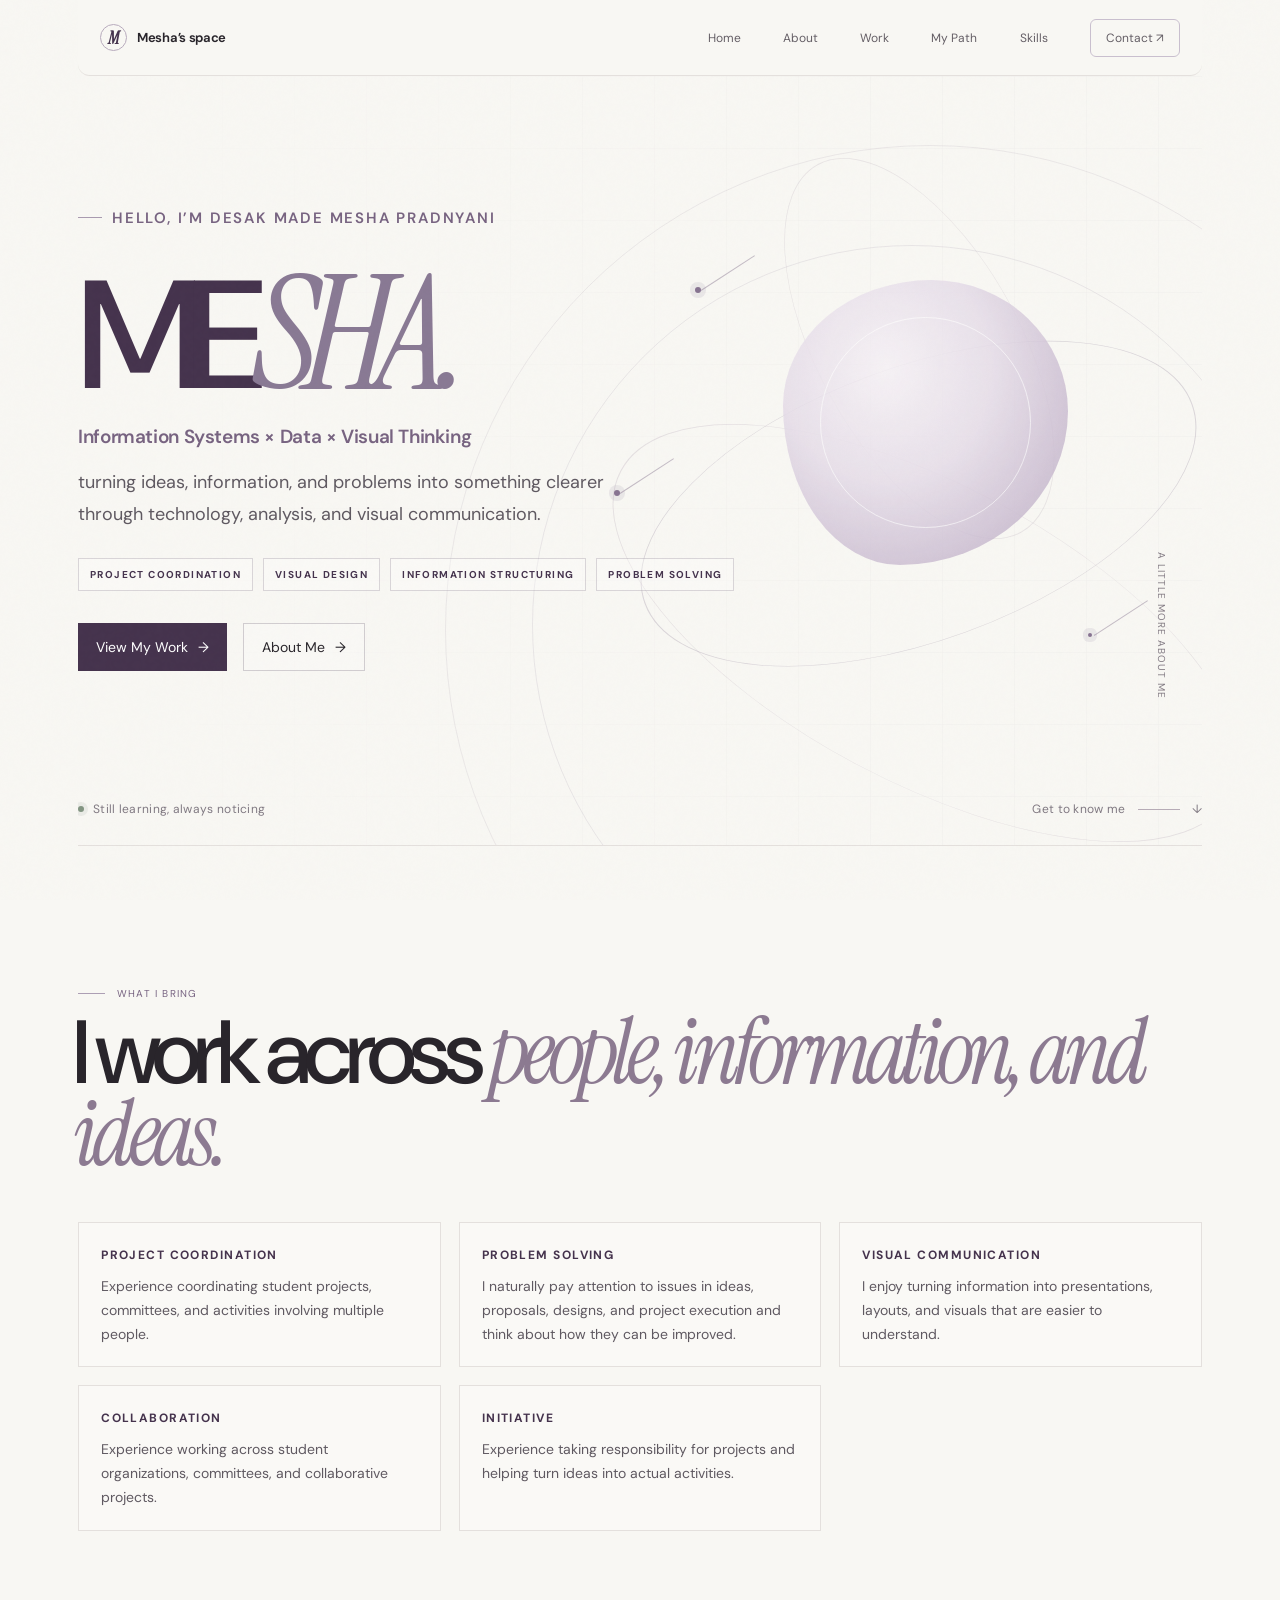
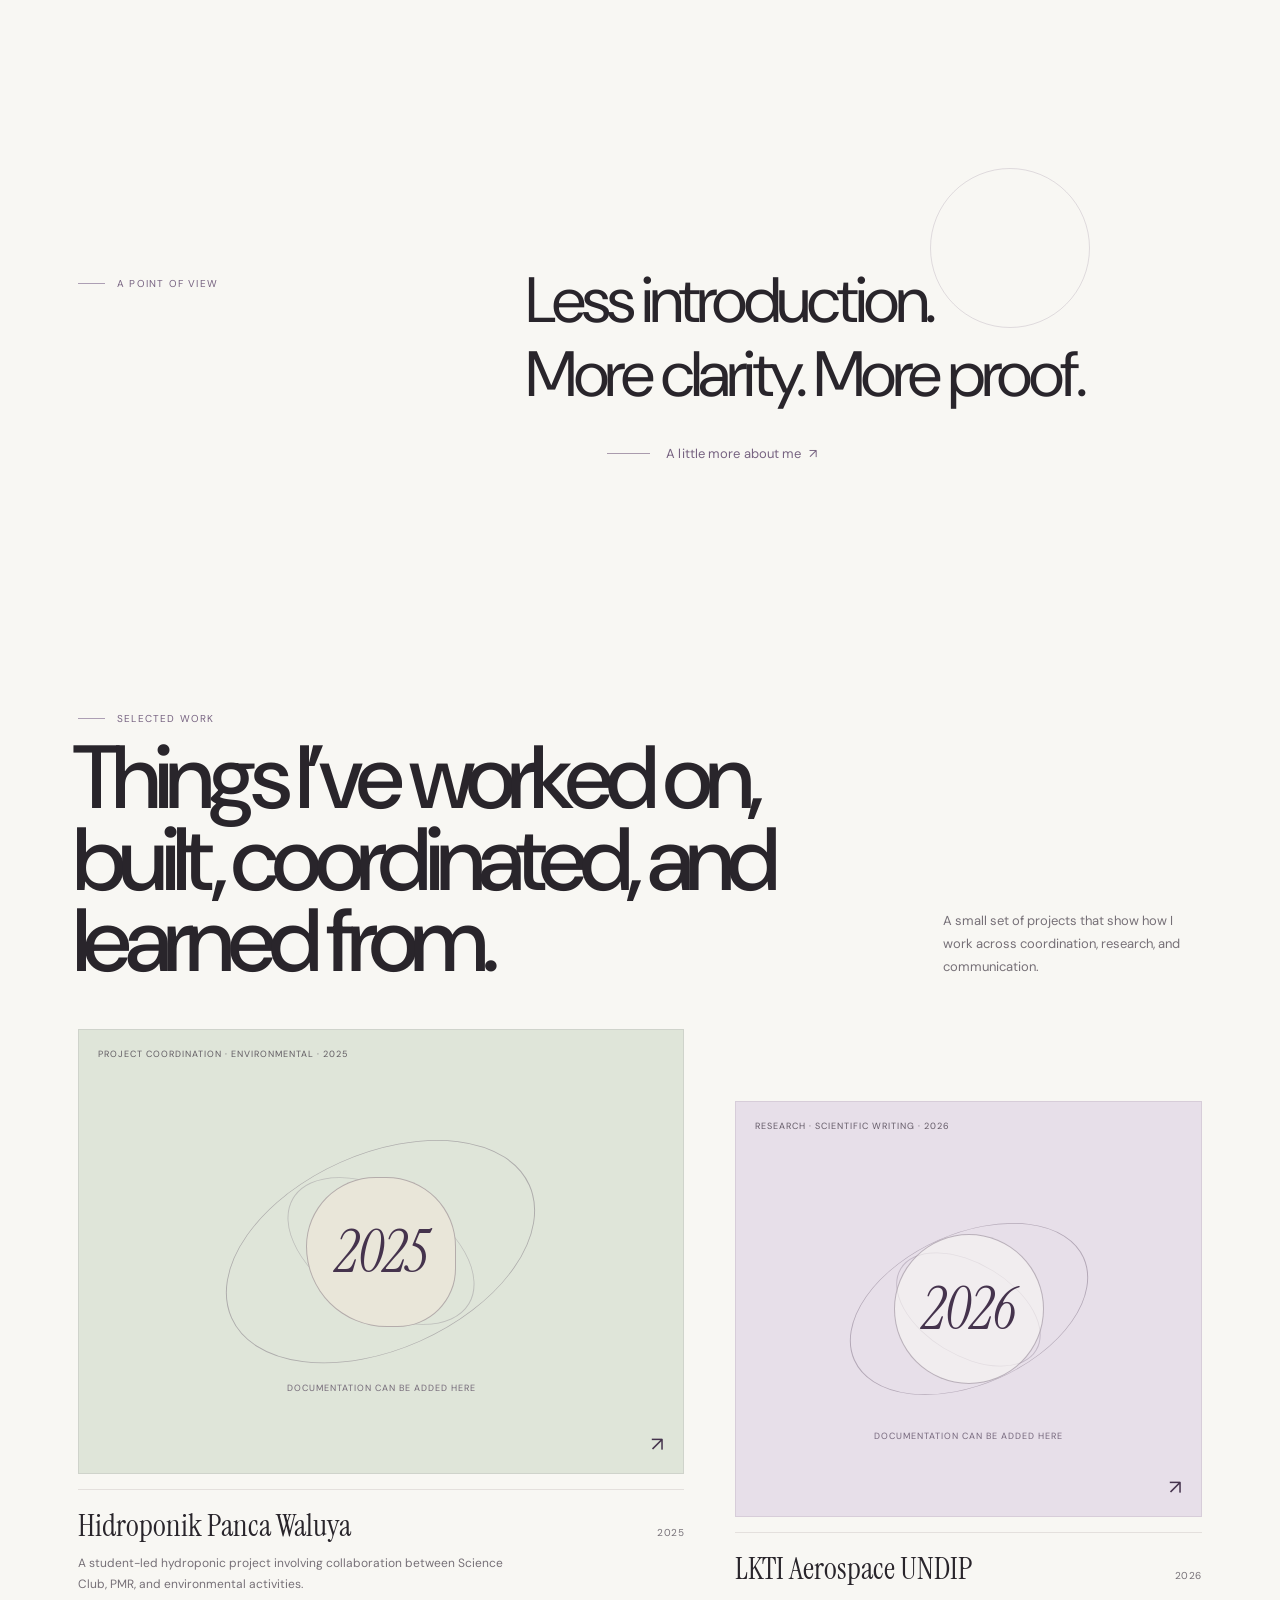
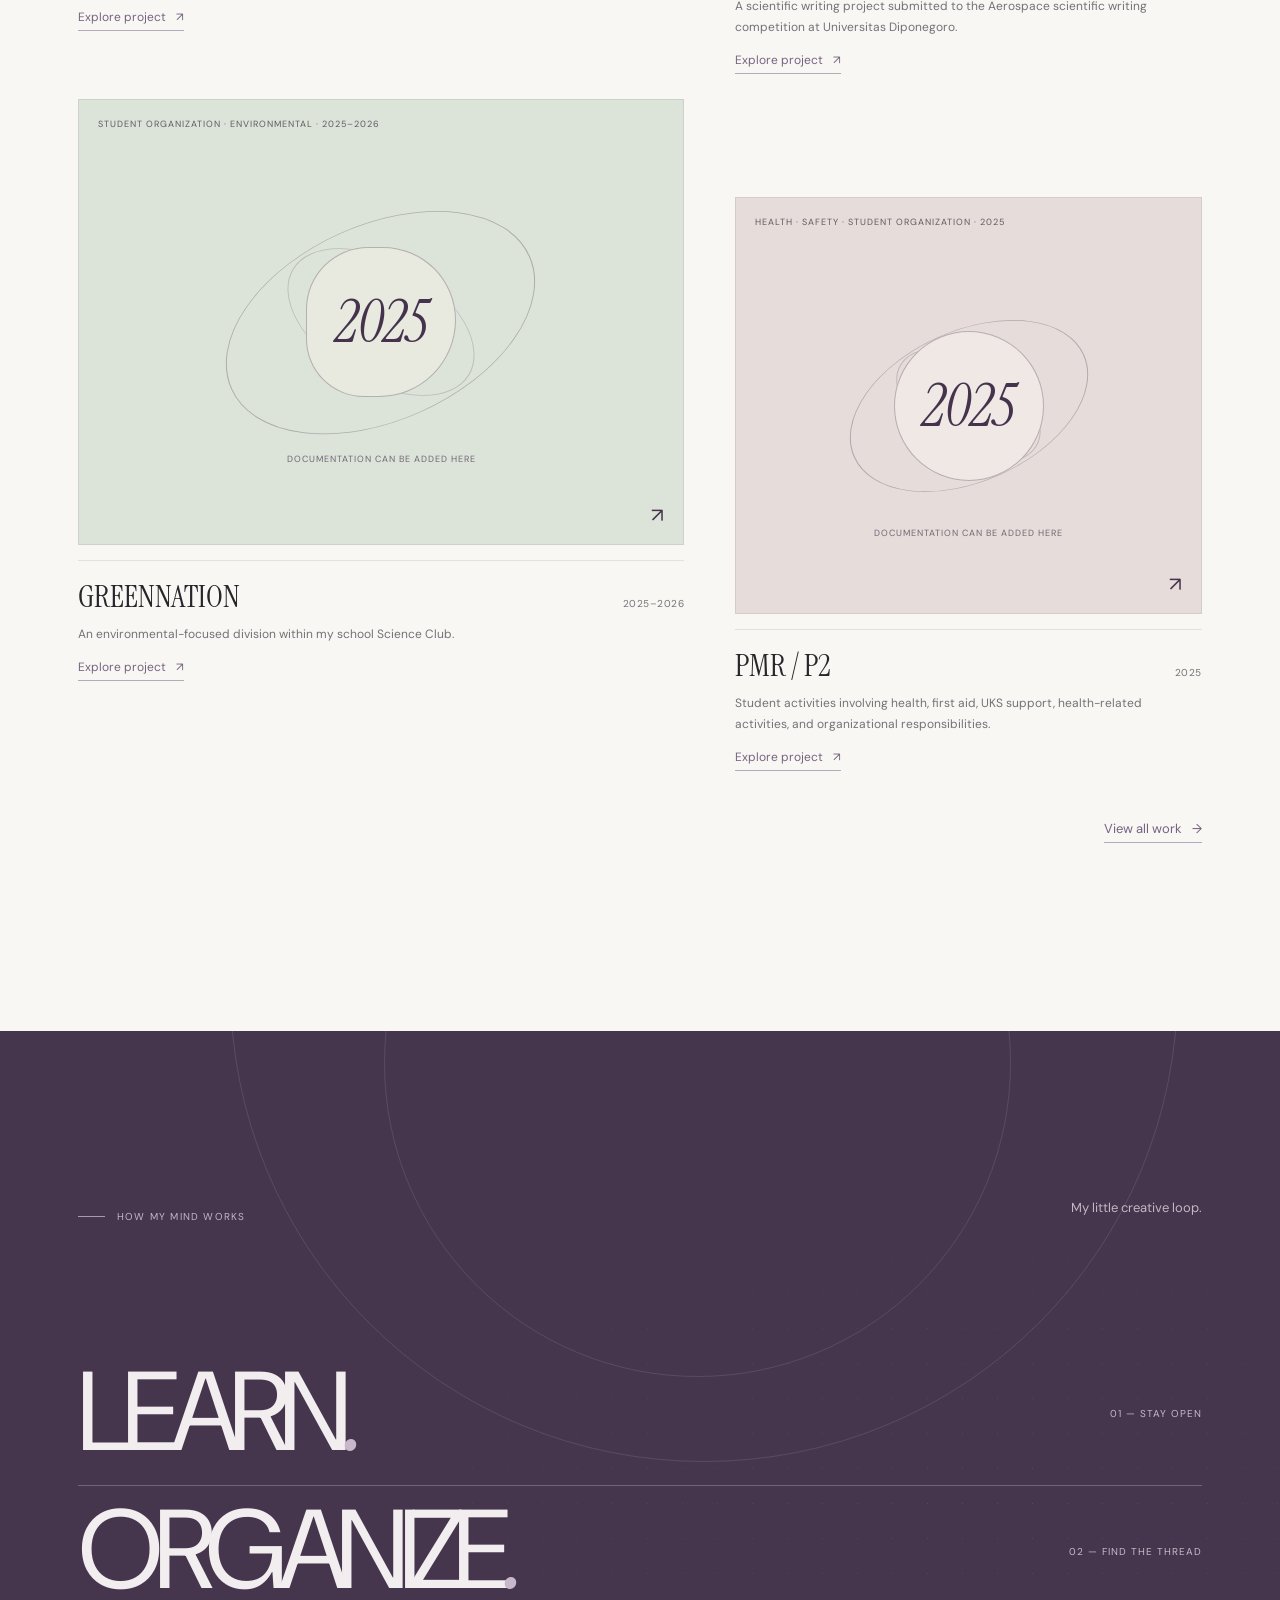
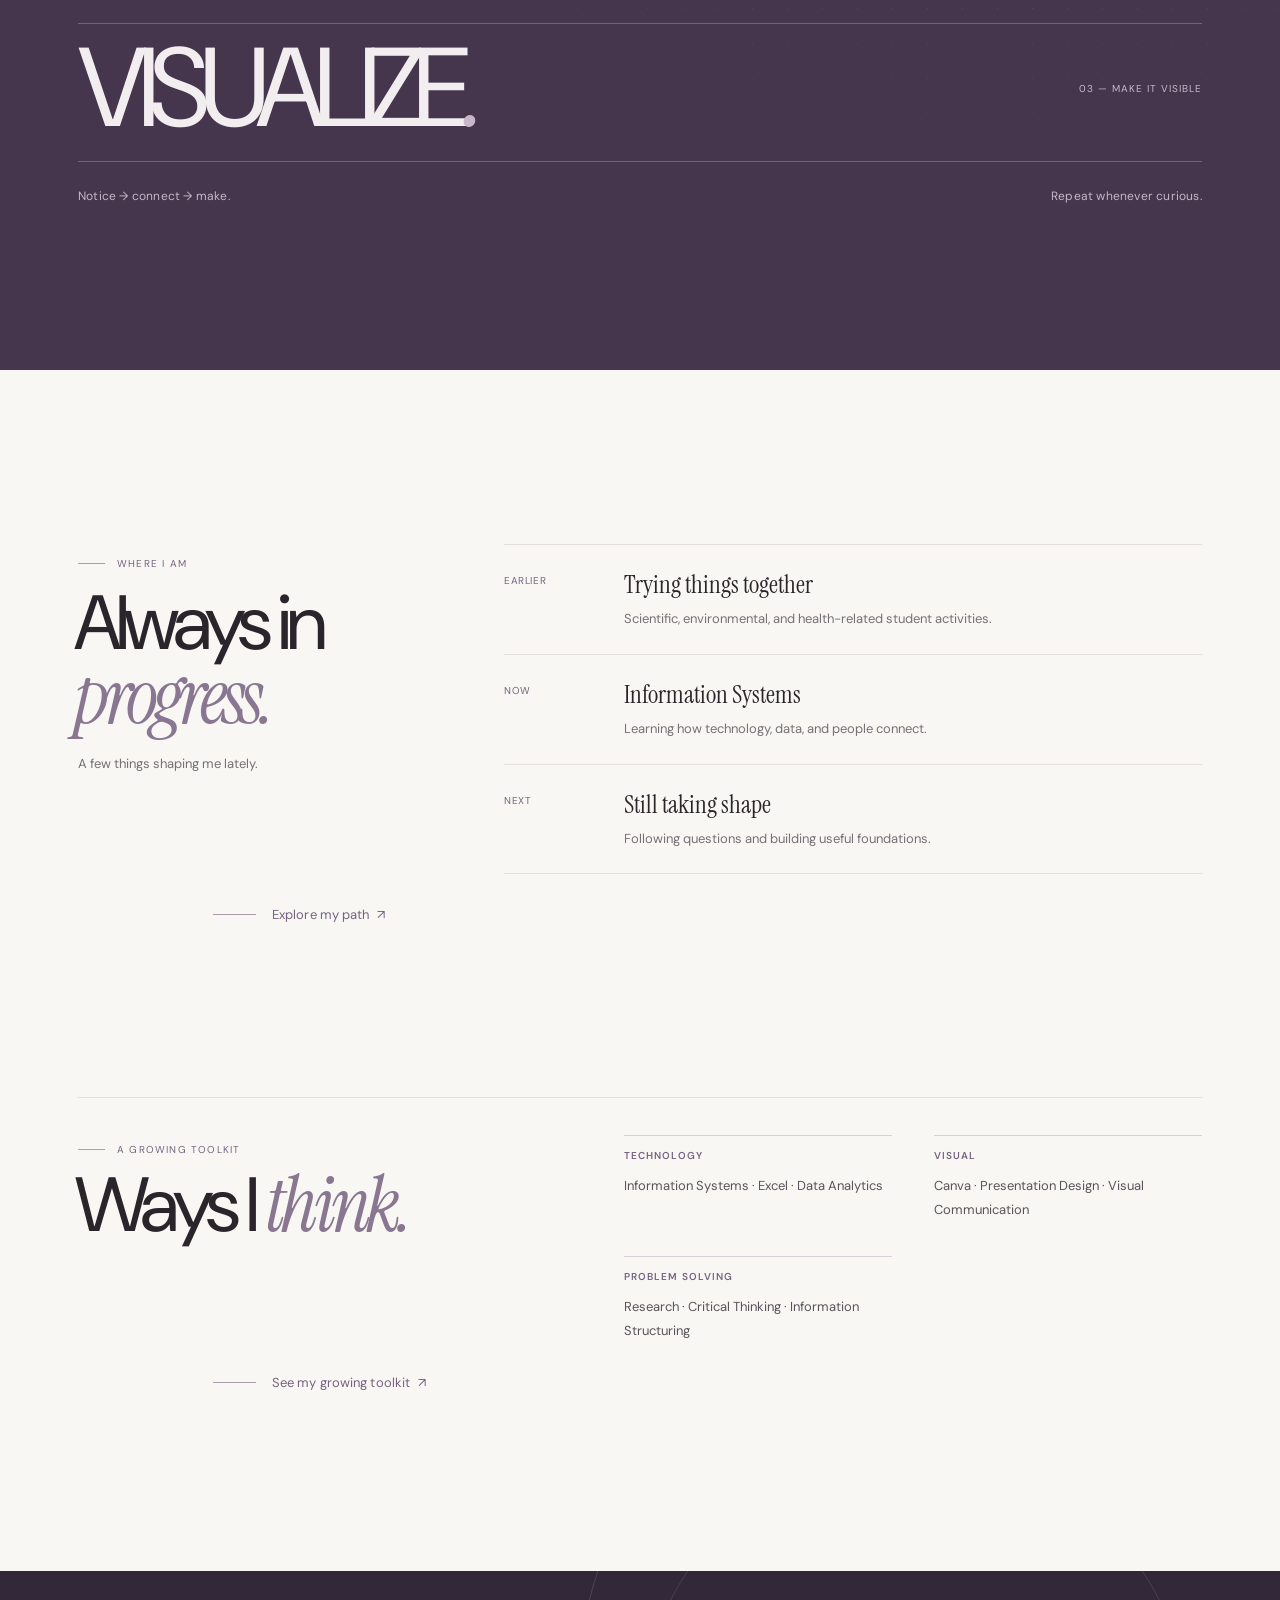
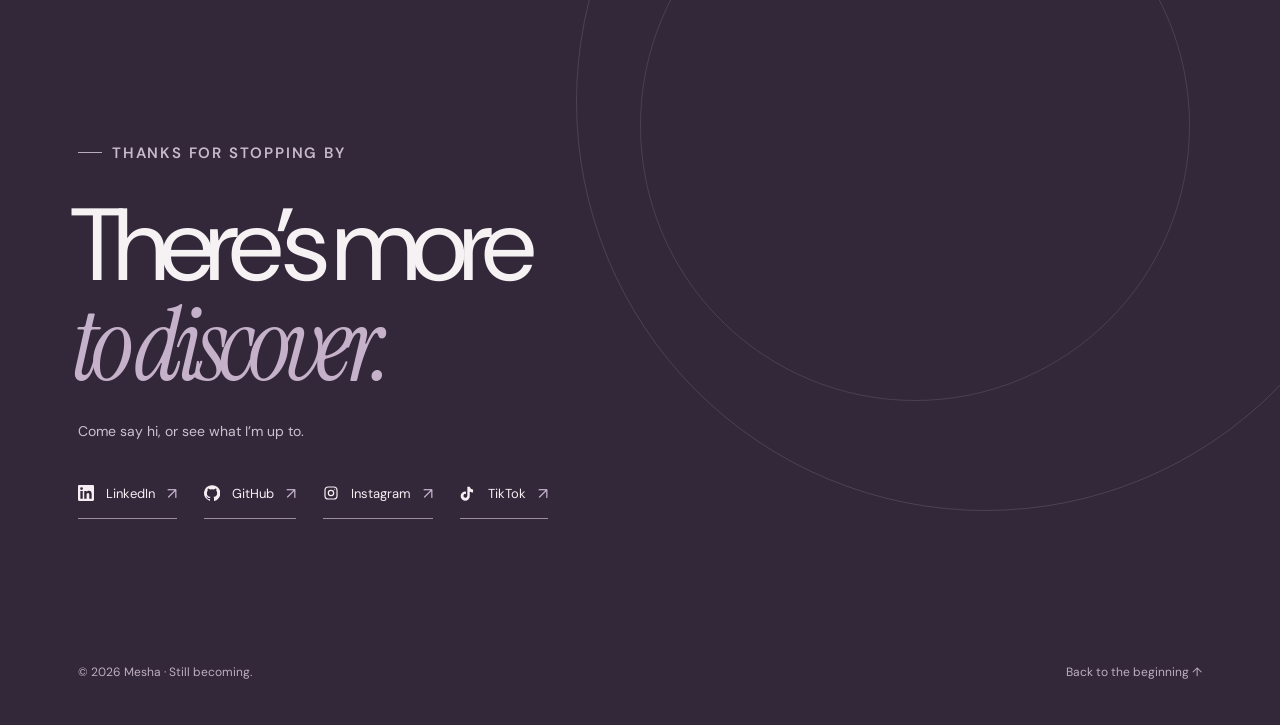
==== commit 7cd965bc: "Add admin project documentation uploads" ====
--- a/wwwroot/index.html
+++ b/wwwroot/index.html
@@ -4,11 +4,14 @@
   <meta charset="utf-8">
   <meta name="viewport" content="width=device-width, initial-scale=1">
   <meta name="theme-color" content="#f8f7f3">
-  <meta name="description" content="Mesha's personal space for thoughtful design, visual ideas, and things still taking shape.">
-  <title>Mesha — A practice in progress</title>
+  <meta name="description" content="Mesha — Information Systems × Data × Visual Thinking. Project-focused personal portfolio and creative work.">
+  <title>Mesha — Information Systems × Data × Visual Thinking</title>
   <link rel="preconnect" href="https://fonts.googleapis.com">
   <link rel="preconnect" href="https://fonts.gstatic.com" crossorigin>
   <link href="https://fonts.googleapis.com/css2?family=DM+Sans:wght@400;450;500;550;600;650;700&family=Instrument+Serif:ital@0;1&display=swap" rel="stylesheet">
+  <link rel="stylesheet" href="./assets/portfolio.css">
+  <script src="./data/portfolio.js" defer></script>
+  <script src="./scripts/portfolio.js?v=20261007" defer></script>
   <style>
     :root {
       color-scheme: light;
@@ -35,15 +38,15 @@
     button { font: inherit; }
     ::selection { color: white; background: var(--violet); }
     .wrap { width: min(100% - var(--gutter) * 2, var(--content)); margin-inline: auto; }
-    .topbar { position: sticky; z-index: 10; top: 0; height: 76px; display: flex; align-items: center; justify-content: space-between; border-bottom: 1px solid transparent; transition: height .3s, background .3s, border-color .3s; }
-    .topbar.scrolled { height: 62px; border-color: var(--rule); background: rgba(248,247,243,.92); backdrop-filter: blur(14px); }
+    .topbar { position: sticky; z-index: 10; top: 0; height: 76px; display: flex; align-items: center; justify-content: space-between; padding-inline: clamp(10px, 1.8vw, 22px); border-bottom: 1px solid var(--rule); border-radius: 0 0 12px 12px; background: rgba(248,247,243,.94); backdrop-filter: blur(14px); transition: height .3s, background .3s, border-color .3s; }
+    .topbar.scrolled { height: 62px; border-color: var(--rule); background: rgba(248,247,243,.96); }
     .brand { display: flex; align-items: center; gap: 10px; font-size: 13px; font-weight: 650; letter-spacing: -.3px; }
     .brand-mark { width: 27px; height: 27px; display: grid; place-items: center; border: 1px solid #b7aabc; border-radius: 50%; color: var(--plum); font-family: var(--serif); font-size: 17px; font-style: italic; }
     .nav { display: flex; align-items: center; gap: clamp(19px, 3.3vw, 47px); color: #655f66; font-size: 12px; }
     .nav a:not(.nav-contact) { position: relative; padding: 8px 0; }
     .nav a:not(.nav-contact)::after { position: absolute; right: 0; bottom: 3px; left: 0; height: 1px; content: ""; background: var(--violet); transform: scaleX(0); transform-origin: left; transition: transform .25s; }
     .nav a:not(.nav-contact):hover::after { transform: scaleX(1); }
-    .nav-contact { padding: 10px 15px; border: 1px solid #c9bfce; transition: color .2s, background .2s; }
+    .nav-contact { padding: 10px 15px; border: 1px solid #c9bfce; border-radius: 6px; transition: color .2s, background .2s; }
     .nav-contact:hover { color: white; background: var(--plum); }
     .hero { position: relative; min-height: min(750px, calc(100svh - 76px)); min-height: clamp(610px, 77vw, 770px); display: flex; align-items: center; overflow: hidden; border-bottom: 1px solid var(--rule); }
     .hero::before { position: absolute; top: 9%; right: -19%; width: min(76vw, 970px); aspect-ratio: 1; border: 1px solid rgba(119,99,129,.11); border-radius: 50%; content: ""; }
@@ -76,6 +79,26 @@
     .availability::before { width: 6px; height: 6px; border-radius: 50%; content: ""; background: #839582; box-shadow: 0 0 0 4px rgba(131,149,130,.12); }
     .scroll-note { display: flex; align-items: center; gap: 12px; }
     .scroll-note span { display: block; width: 42px; height: 1px; background: #b7acb7; }
+    .eyebrow { display: flex; align-items: center; gap: 10px; color: var(--violet); font-size: clamp(12px, 1.2vw, 15px); font-weight: 600; letter-spacing: 0.12em; text-transform: uppercase; }
+    .eyebrow::before { width: 24px; height: 1px; content: ""; background: #a99bb0; }
+    .hero-brandline { margin: 0 0 10px; color: var(--plum); font-size: clamp(12px, 1.4vw, 16px); font-weight: 700; letter-spacing: 0.42em; text-transform: uppercase; }
+    .hero-summary { margin: 0; color: var(--violet); font-size: clamp(15px, 2vw, 19px); font-weight: 600; letter-spacing: -0.02em; }
+    .hero-statement { max-width: 590px; margin: 18px 0 0; color: #5f5961; font-size: clamp(16px, 2vw, 18px); line-height: 1.75; }
+    .hero-tags { display: flex; flex-wrap: wrap; gap: 10px; margin-top: 28px; }
+    .hero-tags span { padding: 9px 11px; border: 1px solid rgba(69,51,77,.18); color: var(--plum); background: rgba(255,255,255,.28); font-size: 10px; font-weight: 700; letter-spacing: 0.14em; }
+    .hero-actions { display: flex; flex-wrap: wrap; gap: 16px; margin-top: 32px; }
+    .primary-cta, .secondary-cta { display: inline-flex; align-items: center; gap: 10px; padding: 14px 18px; transition: transform .2s, background .2s, color .2s, border-color .2s; }
+    .primary-cta { color: white; background: var(--plum); }
+    .secondary-cta { border: 1px solid rgba(69,51,77,.22); background: rgba(255,255,255,.18); }
+    .primary-cta:hover, .secondary-cta:hover { transform: translateY(-1px); }
+    .hero h1 { position: relative; width: max-content; max-width: 100%; margin: 41px 0 24px; color: var(--plum); font-size: clamp(82px, 12vw, 168px); font-weight: 500; line-height: .83; letter-spacing: -.095em; }
+    .hero h1 span { display: inline-block; }
+    .hero h1 .last { position: relative; z-index: 2; color: #897994; font-family: var(--serif); font-size: 1.035em; font-style: italic; font-weight: 400; letter-spacing: -.085em; }
+    .strengths { padding-block: clamp(80px, 10vw, 140px); }
+    .strength-grid { display: grid; grid-template-columns: repeat(3, minmax(0, 1fr)); gap: 18px; margin-top: 28px; }
+    .strength-card { padding: 24px 22px 20px; border: 1px solid var(--rule); background: rgba(255,255,255,.22); }
+    .strength-card strong { display: block; margin-bottom: 12px; color: var(--plum); font-size: 12px; font-weight: 700; letter-spacing: 0.12em; text-transform: uppercase; }
+    .strength-card p { margin: 0; color: #5f5961; font-size: 14px; line-height: 1.7; }
     .intro { position: relative; padding-block: clamp(110px, 16vw, 222px); overflow: hidden; }
     .intro::after { position: absolute; top: 18%; right: 10%; width: 160px; aspect-ratio: 1; border: 1px solid rgba(119,99,129,.2); border-radius: 50%; content: ""; }
     .intro-inner { position: relative; z-index: 1; display: grid; grid-template-columns: .53fr 1fr; gap: 8%; align-items: start; }
@@ -210,35 +233,25 @@
     .contact h2 em { color: #c6b1ca; font-family: var(--serif); font-weight: 400; }
     .contact-copy { max-width: 390px; margin: 0; color: #ccc1ce; font-size: 14px; line-height: 1.8; }
     .contact-actions { display: flex; flex-wrap: wrap; gap: 27px; margin-top: 25px; }
-    .contact-action { display: inline-flex; align-items: center; gap: 18px; padding: 14px 0; border-bottom: 1px solid rgba(231,216,236,.58); color: #f5eff4; font-size: 13px; transition: gap .2s; }
-    .contact-action:hover { gap: 40px; }
-    .contact-action span { color: #c9b5d0; font-size: 16px; }
+    .contact-action { display: inline-flex; align-items: center; gap: 12px; padding: 14px 0; border-bottom: 1px solid rgba(231,216,236,.58); color: #f5eff4; font-size: 13px; transition: gap .2s; }
+    .contact-action:hover { gap: 16px; }
+    .social-icon { width: 16px; height: 16px; flex: 0 0 16px; fill: currentColor; }
+    .social-icon--ig { fill: none; stroke: currentColor; stroke-width: 1.8; }
+    .social-icon--ig circle:last-child { fill: currentColor; stroke: none; }
+    .contact-action-arrow { color: #c9b5d0; font-size: 16px; }
     .footer { position: relative; z-index: 1; display: flex; justify-content: space-between; gap: 15px; padding-top: clamp(85px, 12vw, 145px); color: #bcafbE; font-size: 12px; }
     .footer a { transition: color .2s; }
     .footer a:hover { color: white; }
     .footer-right { display: flex; gap: 24px; }
-    .project-dialog { width: min(600px, calc(100% - 36px)); max-height: min(90vh, 780px); padding: 0; overflow: auto; border: 1px solid rgba(69,51,77,.2); color: var(--ink); background: var(--paper); }
-    .project-dialog::backdrop { background: rgba(35,27,39,.56); backdrop-filter: blur(5px); }
-    .dialog-content { padding: clamp(22px, 5vw, 42px); }
-    .dialog-close { float: right; width: 38px; height: 38px; border: 1px solid var(--rule); border-radius: 50%; color: var(--plum); background: transparent; font-size: 20px; cursor: pointer; transition: color .2s, background .2s; }
-    .dialog-close:hover { color: white; background: var(--plum); }
-    .project-dialog-art { display: grid; min-height: 230px; margin-bottom: 26px; overflow: hidden; place-items: center; }
-    .project-dialog-art .kin-scene { height: 72%; }
-    .project-dialog-art .signal-disc { max-height: 78%; }
-    .project-dialog-art .atlas-board { height: 75%; }
-    .dialog-category { margin: 0 0 9px; color: var(--violet); font-size: 11px; letter-spacing: .9px; text-transform: uppercase; }
-    .project-dialog h2 { margin: 0; font-family: var(--serif); font-size: clamp(32px, 6vw, 48px); font-weight: 400; }
-    .dialog-description { max-width: 440px; margin: 12px 0 0; color: var(--muted); font-size: 15px; line-height: 1.7; }
     [data-reveal] { opacity: 0; transform: translateY(18px); transition: opacity .75s ease, transform .75s cubic-bezier(.2,.7,.2,1); }
     [data-reveal].visible { opacity: 1; transform: translateY(0); }
     @keyframes morph { from { border-radius: 52% 48% 59% 41% / 44% 46% 54% 56%; transform: rotate(-8deg) translateY(0); } to { border-radius: 44% 56% 42% 58% / 55% 38% 62% 45%; transform: rotate(8deg) translateY(-10px); } }
     @media (min-width: 1550px) { .hero-art { right: calc((100vw - 1440px) / -2); } }
     @media (max-width: 720px) {
       :root { --gutter: 23px; }
-      .topbar { height: 66px; }
+      .topbar { height: 66px; padding-inline: 10px; }
       .topbar.scrolled { height: 57px; }
       .nav { gap: 17px; font-size: 11px; }
-      .nav a:nth-child(3) { display: none; }
       .nav-contact { padding: 8px 11px; }
       .hero { min-height: min(760px, calc(100svh - 66px)); min-height: clamp(620px, 100svh, 780px); }
       .hero-copy { padding-block: 112px 116px; }
@@ -290,7 +303,6 @@
       :root { --gutter: 19px; }
       .brand { gap: 7px; font-size: 12px; }
       .nav { gap: 12px; font-size: 10px; }
-      .nav a:nth-child(2) { display: none; }
       .nav-contact { padding: 8px 9px; }
       .hero { min-height: 690px; }
       .hero h1 { font-size: clamp(77px, 20vw, 92px); }
@@ -321,17 +333,47 @@
       *, *::before, *::after { scroll-behavior: auto !important; animation-duration: .01ms !important; animation-iteration-count: 1 !important; transition-duration: .01ms !important; }
       [data-reveal] { opacity: 1; transform: none; }
     }
+    .hero-art { transition: translate .45s cubic-bezier(.2,.7,.2,1); }
+    .node { animation: node-drift 7s ease-in-out infinite alternate; }
+    .node.n2 { animation-delay: -2.4s; }
+    .node.n3 { animation-delay: -4.2s; }
+    @keyframes node-drift { to { translate: 0 -8px; } }
+    .project-art::before { position: absolute; z-index: 2; inset: 0; content: ""; background: linear-gradient(135deg, rgba(237,226,241,.42), transparent 48%, rgba(69,51,77,.08)); opacity: 0; transition: opacity .45s; pointer-events: none; }
+    .project-card:hover .project-art::before, .project-art:focus-visible::before { opacity: 1; }
+    .project-art .art-number { opacity: .72; transition: opacity .25s, transform .25s; }
+    .project-card:hover .project-art .art-number, .project-art:focus-visible .art-number { opacity: 1; }
+    .word-row.is-current h2 { padding-left: 13px; color: #fff; }
+    .word-row.is-current::before { transform: scaleX(1); }
+    .featured-work-link { display: flex; justify-content: flex-end; margin-top: 35px; }
+    .featured-work-link .text-link { font-size: 13px; }
+    .home-about-link { margin-top: 20px; }
+    .nav .menu-toggle { display: none; }
+    .menu-toggle { border-radius: 7px; }
+    @media (max-width: 720px) {
+      .topbar .menu-toggle { display: block; }
+      .nav { position: absolute; top: calc(100% - 1px); right: 0; left: 0; display: none; align-items: stretch; gap: 0; padding: 10px var(--gutter) 17px; border-bottom: 1px solid var(--rule); background: rgba(248,247,243,.98); }
+      .nav.is-open { display: flex; flex-direction: column; }
+      .nav a { padding: 12px 0; }
+      .nav a:not(.nav-contact)::after { content: none; }
+      .nav-contact { align-self: flex-start; margin-top: 5px; }
+    }
+    @media (prefers-reduced-motion: reduce) {
+      .node { animation: none; }
+      .hero-art { transition: none; }
+    }
   </style>
 </head>
 <body>
   <header class="topbar wrap">
-    <a class="brand" href="#home" aria-label="Mesha home"><span class="brand-mark" aria-hidden="true">m</span><span>mesha’s space</span></a>
-    <nav class="nav" aria-label="Main navigation">
-      <a href="#about">About</a>
-      <a href="#work">Work</a>
-      <a href="#path">My path</a>
-      <a href="#elsewhere">Elsewhere</a>
-      <a class="nav-contact" href="#contact">Say hello <span aria-hidden="true">↗</span></a>
+    <a class="brand" href="#home" aria-label="Mesha home"><span class="brand-mark" aria-hidden="true"><Menu:toolbar>M</Menu:toolbar></span><span>Mesha’s space</span></a>
+    <button class="menu-toggle" type="button" data-menu-toggle aria-expanded="false" aria-controls="site-navigation">Menu</button>
+    <nav class="nav" id="site-navigation" data-site-nav aria-label="Main navigation">
+      <a href="#home">Home</a>
+      <a href="./about/index.html">About</a>
+      <a href="./work/index.html">Work</a>
+      <a href="./path/index.html">My Path</a>
+      <a href="./skills/index.html">Skills</a>
+      <a class="nav-contact" href="#contact">Contact <span aria-hidden="true">↗</span></a>
     </nav>
   </header>
 
@@ -344,89 +386,71 @@
         <span class="node n1"></span><span class="node n2"></span><span class="node n3"></span>
       </div>
       <div class="hero-copy">
-        <div class="eyebrow">Hello, I’m Mesha</div>
+        <div class="eyebrow">Hello, I’m Desak Made Mesha Pradnyani</div>
         <h1 id="hero-title"><span>ME</span><span class="last">SHA.</span></h1>
-        <div class="hero-subline">
-          <p>Collecting ideas. Finding patterns. Making things <em>feel clear.</em></p>
-          <span class="hero-index">Curious by nature · 001</span>
+        <p class="hero-summary">Information Systems × Data × Visual Thinking</p>
+        <p class="hero-statement">turning ideas, information, and problems into something clearer through technology, analysis, and visual communication.</p>
+        <div class="hero-tags" aria-label="Identity strengths">
+          <span>PROJECT COORDINATION</span>
+          <span>VISUAL DESIGN</span>
+          <span>INFORMATION STRUCTURING</span>
+          <span>PROBLEM SOLVING</span>
         </div>
+        <div class="hero-actions">
+          <a class="primary-cta" href="./work/index.html">View My Work <span aria-hidden="true">→</span></a>
+          <a class="secondary-cta" href="./about/index.html">About Me <span aria-hidden="true">→</span></a>
+        </div>
       </div>
       <div class="hero-caption" aria-hidden="true">A little more about me</div>
-      <div class="hero-footer"><span class="availability">Designer in progress</span><a class="scroll-note" href="#intro">Get to know me <span aria-hidden="true"></span> ↓</a></div>
+      <div class="hero-footer"><span class="availability">Still learning, always noticing</span><a class="scroll-note" href="#intro">Get to know me <span aria-hidden="true"></span> ↓</a></div>
+    </section>
+
+    <section class="strengths wrap" aria-labelledby="strengths-title">
+      <div class="section-head" data-reveal>
+        <div><div class="section-index"><span></span> What I bring</div><h2 id="strengths-title">I work across <em>people, information, and ideas.</em></h2></div>
+      </div>
+      <div class="strength-grid">
+        <article class="strength-card" data-reveal>
+          <strong>Project Coordination</strong>
+          <p>Experience coordinating student projects, committees, and activities involving multiple people.</p>
+        </article>
+        <article class="strength-card" data-reveal>
+          <strong>Problem Solving</strong>
+          <p>I naturally pay attention to issues in ideas, proposals, designs, and project execution and think about how they can be improved.</p>
+        </article>
+        <article class="strength-card" data-reveal>
+          <strong>Visual Communication</strong>
+          <p>I enjoy turning information into presentations, layouts, and visuals that are easier to understand.</p>
+    
+        </article>
+        <article class="strength-card" data-reveal>
+          <strong>Collaboration</strong>
+          <p>Experience working across student organizations, committees, and collaborative projects.</p>
+        </article>
+        <article class="strength-card" data-reveal>
+          <strong>Initiative</strong>
+          <p>Experience taking responsibility for projects and helping turn ideas into actual activities.</p>
+        </article>
+      </div>
     </section>
 
     <section class="intro wrap" id="intro">
       <div class="intro-inner" data-reveal>
         <div class="section-index"><span></span> A point of view</div>
         <div>
-          <p class="intro-statement">Part systems thinking.<br>Part <em>visual curiosity.</em></p>
-          <p class="intro-note"><a href="#about">A little more about me <span aria-hidden="true">↗</span></a></p>
+          <p class="intro-statement">Less introduction.<br>More clarity. More proof.</p>
+          <p class="intro-note"><a href="./about/index.html">A little more about me <span aria-hidden="true">↗</span></a></p>
         </div>
       </div>
     </section>
 
     <section class="work wrap" id="work">
       <div class="section-head" data-reveal>
-        <div><div class="section-index"><span></span> Little things I’m exploring</div><h2>Things I’ve <em>made.</em></h2></div>
-        <p class="section-head-note">Tap a piece to take a closer look.</p>
-      </div>
-      <div class="project-grid">
-        <article class="project-card" data-reveal>
-          <button class="project-art art-kin" type="button" aria-label="Explore Kin, in good company" data-title="Kin, in good company" data-category="Visual identity" data-detail="A small study in warmth, belonging, and what makes a place feel like yours.">
-            <span class="art-label">Identity study · 01</span>
-            <div class="kin-scene" aria-hidden="true"><div class="kin-circle"></div><div class="kin-shadow"></div><div class="kin-sun"></div><span class="kin-type">softly,<br>together.</span></div>
-            <span class="art-number">Take a look ↗</span>
-          </button>
-          <div class="project-meta"><h3>Kin, in good company</h3><span>Visual identity</span></div>
-          <p class="project-description">A study in warmth, belonging, and feeling at home.</p>
-        </article>
-        <article class="project-card" data-reveal>
-          <button class="project-art art-field" type="button" aria-label="Explore Room to notice" data-title="Room to notice" data-category="Art direction" data-detail="A quieter editorial idea: making enough room to see the everyday differently.">
-            <span class="art-label">Editorial study · 02</span>
-            <div class="field-object" aria-hidden="true"><small>Field notes &nbsp;—&nbsp; vol. 01</small><strong>Room to<br>notice.</strong><span class="field-line"></span></div>
-            <span class="art-number">Take a look ↗</span>
-          </button>
-          <div class="project-meta"><h3>Room to notice</h3><span>Art direction</span></div>
-          <p class="project-description">A little reminder to slow down and look closer.</p>
-        </article>
-        <article class="project-card" data-reveal>
-          <button class="project-art art-signal" type="button" aria-label="Explore Signal, then noise" data-title="Signal, then noise" data-category="Visual research" data-detail="An ongoing experiment in finding a clear human thread through complex information.">
-            <span class="art-label">Visual research · 03</span>
-            <div class="signal-disc" aria-hidden="true"><span>s</span><div class="signal-line"></div></div>
-            <span class="art-number">Take a look ↗</span>
-          </button>
-          <div class="project-meta"><h3>Signal, then noise</h3><span>Visual research</span></div>
-          <p class="project-description">Finding the human thread in a sea of information.</p>
-        </article>
-        <article class="project-card" data-reveal>
-          <button class="project-art art-atlas" type="button" aria-label="Explore A small atlas" data-title="A small atlas" data-category="Visual systems" data-detail="A flexible collection of visual building blocks that make space for a little variation.">
-            <span class="art-label">Systems study · 04</span>
-            <div class="atlas-board" aria-hidden="true"><span class="atlas-cell"></span><span class="atlas-cell"></span><span class="atlas-cell"></span><span class="atlas-cell"></span></div>
-            <span class="art-number">Take a look ↗</span>
-          </button>
-          <div class="project-meta"><h3>A small atlas</h3><span>Visual systems</span></div>
-          <p class="project-description">A flexible visual system with room to play.</p>
-        </article>
-      </div>
-    </section>
-
-    <section class="about" id="about">
-      <div class="wrap about-layout">
-        <div class="about-title" data-reveal>
-          <div class="section-index"><span></span> A little context</div>
-          <h2>Still<br>figuring<br><em>it out.</em></h2>
-        </div>
-        <div class="about-body" data-reveal>
-          <p class="about-lede">I like good questions, unexpected details, and making ideas <em>easier to see.</em></p>
-          <p class="about-copy">Still learning. Usually noticing something.</p>
-          <div class="about-values">
-            <div class="value"><strong>Curious</strong><span>Always asking why.</span></div>
-            <div class="value"><strong>Observant</strong><span>Details matter to me.</span></div>
-            <div class="value"><strong>Visual</strong><span>I think in pictures.</span></div>
-            <div class="value"><strong>Still growing</strong><span>Very much a work in progress.</span></div>
-          </div>
-        </div>
-      </div>
+        <div><div class="section-index"><span></span> Selected work</div><h2>Things I’ve worked on, built, coordinated, and learned from.</h2></div>
+        <p class="section-head-note">A small set of projects that show how I work across coordination, research, and communication.</p>
+      </div>
+      <div class="project-grid archive-grid" data-project-list="featured"></div>
+      <div class="featured-work-link"><a class="text-link" href="./work/index.html">View all work <span aria-hidden="true">→</span></a></div>
     </section>
 
     <section class="signature" aria-labelledby="signature-title">
@@ -449,38 +473,20 @@
       <div class="path-top">
         <div class="path-title" data-reveal><div class="section-index"><span></span> Where I am</div><h2>Always in<br><em>progress.</em></h2><p class="path-note">A few things shaping me lately.</p></div>
         <div class="timeline" data-reveal>
-          <article class="timeline-item"><span class="timeline-date">Right now</span><div><h3>Learning by making</h3><p>Try something. Learn something.</p></div></article>
-          <article class="timeline-item"><span class="timeline-date">Lately</span><div><h3>Connecting the dots</h3><p>Patterns, stories, and visual ideas.</p></div></article>
-          <article class="timeline-item"><span class="timeline-date">Next</span><div><h3>Following the question</h3><p>Let curiosity set the direction.</p></div></article>
+          <article class="timeline-item"><span class="timeline-date">Earlier</span><div><h3>Trying things together</h3><p>Scientific, environmental, and health-related student activities.</p></div></article>
+          <article class="timeline-item"><span class="timeline-date">Now</span><div><h3>Information Systems</h3><p>Learning how technology, data, and people connect.</p></div></article>
+          <article class="timeline-item"><span class="timeline-date">Next</span><div><h3>Still taking shape</h3><p>Following questions and building useful foundations.</p></div></article>
         </div>
       </div>
+      <p class="intro-note"><a href="./path/index.html">Explore my path <span aria-hidden="true">↗</span></a></p>
     </section>
 
     <section class="skills wrap" id="skills">
       <div class="skills-inner">
         <div data-reveal><div class="section-index"><span></span> A growing toolkit</div><h2>Ways I <em>think.</em></h2></div>
-        <div class="skill-groups" data-reveal>
-          <div class="skill-group"><h3>Visual thinking</h3><p>Type · Color · Composition</p></div>
-          <div class="skill-group"><h3>Making sense</h3><p>Patterns · Stories · Structure</p></div>
-          <div class="skill-group"><h3>Making things</h3><p>Ideas · Images · Experiments</p></div>
-          <div class="skill-group"><h3>Still learning</h3><p>Curiosity · Care · Practice</p></div>
-        </div>
-      </div>
-    </section>
-
-    <section class="elsewhere" id="elsewhere">
-      <div class="wrap">
-        <div class="elsewhere-head" data-reveal>
-          <div><div class="section-index"><span></span> A few more places</div><h2>Find me <em>elsewhere.</em></h2></div>
-          <p>A little more of me, off this page.</p>
-        </div>
-        <div class="elsewhere-links" data-reveal>
-          <a class="elsewhere-line" href="https://www.instagram.com/shapyn_/" target="_blank" rel="noopener noreferrer"><span>INSTAGRAM · @SHAPYN_</span><strong>Little visual moments</strong><span aria-hidden="true">↗</span></a>
-          <a class="elsewhere-line" href="https://www.linkedin.com/in/desak-made-mesha-pradnyani" target="_blank" rel="noopener noreferrer"><span>LINKEDIN · MESHA PRADNYANI</span><strong>My professional side</strong><span aria-hidden="true">↗</span></a>
-          <a class="elsewhere-line" href="https://github.com/meshapradnyani-beep" target="_blank" rel="noopener noreferrer"><span>GITHUB · MESHAPRADNYANI-BEEP</span><strong>Things I’m building</strong><span aria-hidden="true">↗</span></a>
-          <a class="elsewhere-line" href="https://www.tiktok.com/@puyameipuya" target="_blank" rel="noopener noreferrer"><span>TIKTOK · @PUYAMEIPUYA</span><strong>Bits of everyday life</strong><span aria-hidden="true">↗</span></a>
-        </div>
-      </div>
+        <div class="skill-groups" data-skills-preview data-reveal></div>
+      </div>
+      <p class="intro-note"><a href="./skills/index.html">See my growing toolkit <span aria-hidden="true">↗</span></a></p>
     </section>
 
     <section class="contact" id="contact">
@@ -488,25 +494,11 @@
         <div class="eyebrow" data-reveal>Thanks for stopping by</div>
         <h2 data-reveal>There’s more<br><em>to discover.</em></h2>
         <p class="contact-copy" data-reveal>Come say hi, or see what I’m up to.</p>
-        <div class="contact-actions" data-reveal>
-          <a class="contact-action" href="https://www.instagram.com/shapyn_/" target="_blank" rel="noopener noreferrer">Instagram <span aria-hidden="true">↗</span></a>
-          <a class="contact-action" href="https://www.linkedin.com/in/desak-made-mesha-pradnyani" target="_blank" rel="noopener noreferrer">LinkedIn <span aria-hidden="true">↗</span></a>
-          <a class="contact-action" href="https://github.com/meshapradnyani-beep" target="_blank" rel="noopener noreferrer">GitHub <span aria-hidden="true">↗</span></a>
-          <a class="contact-action" href="https://www.tiktok.com/@puyameipuya" target="_blank" rel="noopener noreferrer">TikTok <span aria-hidden="true">↗</span></a>
-        </div>
+        <div class="contact-actions" data-social-actions data-reveal></div>
         <footer class="footer"><span>© <span id="year"></span> Mesha · Still becoming.</span><div class="footer-right"><a href="#home">Back to the beginning ↑</a></div></footer>
       </div>
     </section>
   </main>
-  <dialog class="project-dialog" aria-labelledby="project-dialog-title" aria-describedby="project-dialog-description">
-    <div class="dialog-content">
-      <button class="dialog-close" type="button" aria-label="Close project details">×</button>
-      <div class="project-dialog-art" aria-hidden="true"></div>
-      <p class="dialog-category"></p>
-      <h2 id="project-dialog-title"></h2>
-      <p class="dialog-description" id="project-dialog-description"></p>
-    </div>
-  </dialog>
   <script>
     const topbar = document.querySelector(".topbar");
     const updateTopbar = () => topbar.classList.toggle("scrolled", window.scrollY > 24);
@@ -526,6 +518,24 @@
       revealItems.forEach(item => revealObserver.observe(item));
     } else {
       revealItems.forEach(item => item.classList.add("visible"));
+    }
+
+    const signatureRows = document.querySelectorAll(".word-row");
+    if ("IntersectionObserver" in window && !window.matchMedia("(prefers-reduced-motion: reduce)").matches) {
+      const signatureObserver = new IntersectionObserver(entries => {
+        let currentRow = null;
+        let closestDistance = Infinity;
+        signatureRows.forEach(row => {
+          const bounds = row.getBoundingClientRect();
+          const distance = Math.abs((bounds.top + bounds.bottom) / 2 - window.innerHeight / 2);
+          if (bounds.bottom > window.innerHeight * 0.38 && bounds.top < window.innerHeight * 0.62 && distance < closestDistance) {
+            currentRow = row;
+            closestDistance = distance;
+          }
+        });
+        signatureRows.forEach(row => row.classList.toggle("is-current", row === currentRow));
+      }, { rootMargin: "-38% 0px -38% 0px" });
+      signatureRows.forEach(row => signatureObserver.observe(row));
     }
 
     if (window.matchMedia("(pointer: fine)").matches && !window.matchMedia("(prefers-reduced-motion: reduce)").matches) {
@@ -548,33 +558,6 @@
       }, { passive: true });
     }
 
-    document.getElementById("year").textContent = new Date().getFullYear();
-
-    const projectDialog = document.querySelector(".project-dialog");
-    const dialogArt = projectDialog.querySelector(".project-dialog-art");
-    document.querySelectorAll(".project-art").forEach(project => {
-      project.addEventListener("click", () => {
-        const card = project.closest(".project-card");
-        const artwork = project.querySelector(".kin-scene, .field-object, .signal-disc, .atlas-board");
-        dialogArt.className = `project-dialog-art ${[...project.classList].find(name => name.startsWith("art-"))}`;
-        dialogArt.replaceChildren(artwork.cloneNode(true));
-        projectDialog.querySelector(".dialog-category").textContent = project.dataset.category;
-        projectDialog.querySelector("#project-dialog-title").textContent = project.dataset.title;
-        projectDialog.querySelector("#project-dialog-description").textContent = project.dataset.detail;
-        projectDialog.showModal();
-      });
-    });
-    projectDialog.querySelector(".dialog-close").addEventListener("click", () => projectDialog.close());
-    projectDialog.addEventListener("cancel", event => {
-      event.preventDefault();
-      projectDialog.close();
-    });
-    document.addEventListener("keydown", event => {
-      if (event.key === "Escape" && projectDialog.open) projectDialog.close();
-    });
-    projectDialog.addEventListener("click", event => {
-      if (event.target === projectDialog) projectDialog.close();
-    });
   </script>
 </body>
 </html>
--- a/wwwroot/assets/portfolio.css
+++ b/wwwroot/assets/portfolio.css
@@ -0,0 +1,177 @@
+.route-page { min-height: 65vh; padding-block: clamp(75px, 11vw, 140px); }
+.route-intro { max-width: 850px; margin-bottom: clamp(44px, 7vw, 82px); }
+.route-eyebrow { margin: 0 0 18px; color: var(--violet); font-size: 10px; font-weight: 600; letter-spacing: 1.5px; text-transform: uppercase; }
+.route-page h1 { margin: 0; color: var(--plum); font-size: clamp(54px, 8vw, 105px); font-weight: 400; line-height: .94; letter-spacing: -.075em; }
+.route-page h1 em, .route-page h2 em { color: #897792; font-family: var(--serif); font-weight: 400; }
+.route-lede { max-width: 600px; margin: 24px 0 0; color: #6f6971; font-size: clamp(16px, 2vw, 19px); line-height: 1.8; }
+.site-nav { display: flex; align-items: center; gap: clamp(16px, 2.7vw, 36px); color: #655f66; font-size: 12px; }
+.site-nav a { position: relative; padding: 8px 0; }
+.site-nav a::after { position: absolute; right: 0; bottom: 3px; left: 0; height: 1px; content: ""; background: var(--violet); transform: scaleX(0); transform-origin: left; transition: transform .25s; }
+.site-nav a:hover::after, .site-nav a[aria-current="page"]::after { transform: scaleX(1); }
+.site-nav .nav-contact { padding: 10px 15px; border: 1px solid #c9bfce; border-radius: 6px; }
+.site-nav .nav-contact::after { content: none; }
+.menu-toggle { display: none; border: 1px solid #c9bfce; border-radius: 7px; padding: 9px 12px; color: var(--plum); background: transparent; cursor: pointer; }
+.route-footer { display: flex; align-items: center; justify-content: space-between; gap: 20px; padding-block: 35px; border-top: 1px solid var(--rule); color: var(--muted); font-size: 12px; }
+.route-footer-links { display: flex; flex-wrap: wrap; gap: 22px; }
+.route-footer a:hover { color: var(--plum); }
+.work-filters { display: flex; flex-wrap: wrap; gap: 9px; margin-bottom: 33px; }
+.work-filter { padding: 10px 15px; border: 1px solid #d8d1dc; border-radius: 0; color: #655f66; background: transparent; font-size: 11px; cursor: pointer; transition: color .2s, border-color .2s, background .2s; }
+.work-filter:hover, .work-filter.is-active { border-color: var(--plum); color: white; background: var(--plum); }
+.archive-grid { display: grid; grid-template-columns: 1.12fr .88fr; gap: clamp(28px, 5vw, 66px); align-items: start; }
+.archive-card:nth-child(even) { margin-top: 72px; }
+.archive-card:nth-child(3n) { margin-top: -26px; }
+.archive-art { position: relative; display: grid; aspect-ratio: 1.36; overflow: hidden; place-items: center; color: inherit; background: #e8e1eb; }
+.archive-card:nth-child(even) .archive-art { aspect-ratio: 1.12; }
+.archive-art::after { position: absolute; inset: 0; border: 1px solid rgba(69,51,77,.1); content: ""; pointer-events: none; }
+.project-visual { position: relative; display: grid; width: 100%; height: 100%; overflow: hidden; place-items: center; background: #e8e1eb; transition: transform .6s cubic-bezier(.2,.7,.2,1); }
+.archive-art:hover .project-visual { transform: scale(1.035); }
+.visual-hydro { background: #dfe5d9; }
+.visual-research { background: #e7dfe9; }
+.visual-green { background: #dce3d9; }
+.visual-health { background: #e6dcd9; }
+.visual-visual { background: #e6e0eb; }
+.visual-orbit { position: absolute; width: 54%; aspect-ratio: 1; border: 1px solid rgba(69,51,77,.32); border-radius: 50%; transform: rotate(-24deg) scaleY(.6); }
+.visual-orbit--inner { width: 34%; border-color: rgba(69,51,77,.22); transform: rotate(31deg) scaleY(.58); }
+.visual-mark { position: relative; z-index: 1; display: grid; width: clamp(80px, 13vw, 150px); aspect-ratio: 1; place-items: center; border: 1px solid rgba(69,51,77,.32); border-radius: 50%; color: var(--plum); background: rgba(248,247,243,.58); font-family: var(--serif); font-size: clamp(27px, 5vw, 57px); font-style: italic; }
+.visual-hydro .visual-mark { border-radius: 50% 50% 42% 58%; background: #e9e6d9; }
+.visual-green .visual-mark { border-radius: 46% 54% 57% 43%; background: #e8eadf; }
+.visual-health .visual-mark { background: #efe8e4; }
+.visual-caption { position: absolute; bottom: 18%; color: rgba(69,51,77,.7); font-size: 9px; letter-spacing: 1px; text-transform: uppercase; }
+.archive-art-label { position: absolute; z-index: 2; top: 19px; left: 20px; color: rgba(48,39,52,.72); font-size: 9px; letter-spacing: 1px; text-transform: uppercase; }
+.archive-art-arrow { position: absolute; z-index: 2; right: 20px; bottom: 17px; color: var(--plum); font-size: 20px; transition: transform .2s; }
+.archive-art:hover .archive-art-arrow { transform: translate(3px, -3px); }
+.archive-meta { display: flex; align-items: baseline; justify-content: space-between; gap: 12px; margin-top: 15px; padding-top: 15px; border-top: 1px solid var(--rule); }
+.archive-meta h3 { margin: 0; font-family: var(--serif); font-size: clamp(22px, 2.6vw, 31px); font-weight: 400; }
+.archive-meta h3 a:hover { color: var(--violet); }
+.archive-meta > span { flex: 0 0 auto; color: var(--muted); font-size: 10px; letter-spacing: .5px; }
+.archive-description { max-width: 430px; margin: 7px 0 0; color: var(--muted); font-size: 12px; line-height: 1.75; }
+.text-link, .back-link { display: inline-flex; align-items: center; gap: 10px; margin-top: 14px; padding-bottom: 5px; border-bottom: 1px solid #b6a9bc; color: var(--violet); font-size: 12px; transition: gap .2s, color .2s; }
+.text-link:hover, .back-link:hover { gap: 15px; color: var(--plum); }
+.work-empty { padding-block: 50px; color: var(--muted); }
+.case-hero { position: relative; margin: 50px calc(var(--gutter) * -1) 0; padding: clamp(50px, 9vw, 110px) var(--gutter); overflow: hidden; color: #f6f1f3; background: var(--plum); }
+.case-hero::after { position: absolute; top: -115%; right: -6%; width: min(68vw, 800px); aspect-ratio: 1; border: 1px solid rgba(233,217,237,.2); border-radius: 50%; content: ""; pointer-events: none; }
+.case-hero > * { position: relative; z-index: 1; }
+.case-hero .route-eyebrow { color: #d0c1d2; }
+.case-hero h1 { max-width: 1000px; color: #f6f1f3; font-size: clamp(48px, 8vw, 104px); }
+.case-role { margin: 20px 0 0; color: #d5c9d8; font-size: 13px; }
+.case-overview { max-width: 700px; margin: 24px 0 0; color: #e1d9e2; font-size: clamp(16px, 2vw, 19px); line-height: 1.8; }
+.case-tags, .tag-list { display: flex; flex-wrap: wrap; gap: 9px; }
+.case-tags { margin-top: 27px; }
+.case-tags span { padding: 8px 11px; border: 1px solid rgba(238,226,240,.3); color: #eee5ef; font-size: 10px; }
+.case-layout { display: grid; grid-template-columns: 1.25fr .75fr; gap: 10%; padding-block: clamp(65px, 9vw, 110px); }
+.case-story { border-top: 1px solid var(--rule); }
+.case-section { display: grid; grid-template-columns: minmax(115px, .42fr) 1fr; gap: 24px; padding: 24px 0; border-bottom: 1px solid var(--rule); }
+.case-kicker { margin: 0; color: var(--violet); font-size: 10px; font-weight: 600; letter-spacing: 1px; text-transform: uppercase; }
+.case-copy { max-width: 570px; color: #5f5961; font-size: 14px; line-height: 1.85; white-space: pre-line; }
+.case-documentation { align-self: start; }
+.doc-gallery { margin-top: 17px; }
+.doc-grid { display: grid; gap: 14px; }
+.doc-item { position: relative; min-width: 0; margin: 0; padding: 8px; border: 1px solid #d8d1dc; background: rgba(255,255,255,.32); }
+.doc-item .case-image { display: block; width: 100%; max-height: 420px; margin: 0; border-radius: 3px; object-fit: cover; }
+.doc-item figcaption { padding: 10px 4px 2px; color: var(--muted); font-size: 12px; line-height: 1.6; }
+.doc-delete { margin: 10px 4px 2px; padding: 7px 10px; border: 1px solid #c9bfce; border-radius: 4px; color: var(--plum); background: transparent; font-size: 11px; cursor: pointer; }
+.doc-delete:hover { color: #fff; background: var(--plum); }
+.doc-status { min-height: 1.4em; margin: 10px 0; color: var(--muted); font-size: 12px; line-height: 1.5; }
+.doc-status.is-error { color: #9b3e4d; }
+.doc-admin { margin-top: 12px; border-top: 1px solid var(--rule); border-bottom: 1px solid var(--rule); }
+.doc-admin summary { padding: 12px 2px; color: var(--violet); font-size: 12px; cursor: pointer; }
+.doc-admin-body { padding: 4px 0 15px; }
+.doc-login, .doc-upload { display: grid; gap: 12px; }
+.doc-login label, .doc-upload label { display: grid; gap: 6px; color: var(--plum); font-size: 12px; }
+.doc-login input, .doc-upload input[type="text"], .doc-upload input[type="email"], .doc-upload input[type="password"] { width: 100%; min-width: 0; padding: 10px; border: 1px solid #d8d1dc; border-radius: 4px; color: var(--ink); background: #fff; font: inherit; }
+.doc-login input { width: 100%; }
+.doc-upload input[type="file"] { max-width: 100%; color: var(--muted); font: inherit; font-size: 11px; }
+.doc-hint { margin: -5px 0 0; color: var(--muted); font-size: 10px; }
+.doc-button { justify-self: start; padding: 9px 13px; border: 1px solid var(--plum); border-radius: 4px; color: #fff; background: var(--plum); font: inherit; font-size: 11px; cursor: pointer; }
+.doc-button:disabled { opacity: .55; cursor: wait; }
+.doc-button--quiet { margin-top: 12px; color: var(--plum); background: transparent; }
+.doc-admin-identity { margin: 0 0 12px; color: var(--muted); font-size: 11px; }
+.documentation-setup-note { display: block; margin-top: 12px; color: var(--muted); font-size: 10px; }
+.documentation-placeholder { display: grid; min-height: 300px; margin-top: 17px; padding: 25px; border: 1px solid #d8d1dc; place-content: center; justify-items: center; text-align: center; background: radial-gradient(circle at 50% 48%, rgba(181,166,191,.25), transparent 52%), linear-gradient(rgba(113,98,117,.06) 1px, transparent 1px), linear-gradient(90deg, rgba(113,98,117,.06) 1px, transparent 1px); background-size: auto, 30px 30px, 30px 30px; }
+.documentation-symbol { color: var(--violet); font-size: 30px; }
+.documentation-placeholder p { margin: 13px 0 4px; color: var(--plum); font-family: var(--serif); font-size: 21px; }
+.documentation-placeholder > span:last-child { color: var(--muted); font-size: 10px; }
+.case-image { width: 100%; height: auto; margin-top: 17px; }
+.case-links { display: flex; flex-wrap: wrap; gap: 18px; }
+.back-link--bottom { margin: 0 0 30px; }
+.editorial-columns { display: grid; grid-template-columns: .75fr 1.25fr; gap: 10%; margin: 60px 0; }
+.editorial-lede { margin: 0; color: var(--plum); font-size: clamp(23px, 3.1vw, 39px); line-height: 1.4; letter-spacing: -.04em; }
+.editorial-copy section { padding: 20px 0; border-top: 1px solid var(--rule); }
+.editorial-copy h2 { margin: 0 0 9px; font-family: var(--serif); font-size: 25px; font-weight: 400; }
+.editorial-copy p { max-width: 600px; margin: 0; color: #6f6971; font-size: 13px; line-height: 1.85; }
+.path-list { position: relative; max-width: 940px; margin-left: clamp(0px, 8vw, 120px); border-top: 1px solid var(--rule); }
+.path-entry { border-bottom: 1px solid var(--rule); }
+.path-entry summary { display: grid; grid-template-columns: 70px 1fr 28px; align-items: center; gap: 18px; padding: 23px 3px; color: var(--plum); font-family: var(--serif); font-size: clamp(22px, 3.1vw, 36px); cursor: pointer; list-style: none; }
+.path-entry summary::-webkit-details-marker { display: none; }
+.path-count { color: var(--violet); font-family: var(--sans); font-size: 10px; letter-spacing: 1px; }
+.path-plus { color: var(--violet); font-family: var(--sans); font-size: 20px; text-align: center; transition: transform .2s; }
+.path-entry[open] .path-plus { transform: rotate(45deg); }
+.path-entry > p { max-width: 600px; margin: 0 35px 25px 91px; color: var(--muted); font-size: 13px; line-height: 1.8; }
+.skill-collection { display: grid; grid-template-columns: .8fr 1.2fr; gap: 9%; align-items: center; padding: 36px 0; border-top: 1px solid var(--rule); }
+.skill-collection h2 { margin: 0; color: var(--plum); font-family: var(--serif); font-size: clamp(27px, 4vw, 44px); font-weight: 400; }
+.skill-collection .route-eyebrow { margin-bottom: 9px; }
+.skill-collection > div:first-child > p:last-child { max-width: 320px; margin: 10px 0 0; color: var(--muted); font-size: 12px; line-height: 1.7; }
+.skill-chip { display: inline-flex; padding: 10px 13px; border: 1px solid #d5cdd9; color: #625a65; font-size: 11px; }
+.elsewhere-grid { display: grid; grid-template-columns: 1fr 1fr; gap: 15px; }
+.elsewhere-grid .elsewhere-line { min-height: 118px; }
+.not-found { padding-block: 70px; }
+.topbar .menu-toggle { display: none; }
+@media (max-width: 820px) {
+  .site-nav { gap: 15px; font-size: 11px; }
+  .site-nav .nav-contact { padding: 8px 10px; }
+}
+@media (max-width: 650px) {
+  .topbar .menu-toggle { display: block; }
+  .site-nav { position: absolute; top: calc(100% - 1px); right: 0; left: 0; display: none; align-items: stretch; gap: 0; padding: 10px var(--gutter) 17px; border-bottom: 1px solid var(--rule); background: rgba(248,247,243,.98); }
+  .site-nav.is-open { display: flex; flex-direction: column; }
+  .site-nav a { padding: 12px 0; }
+  .site-nav a::after { content: none; }
+  .site-nav .nav-contact { align-self: flex-start; margin-top: 5px; }
+  .archive-grid { grid-template-columns: 1fr; gap: 35px; }
+  .archive-card:nth-child(n) { margin-top: 0; }
+  .archive-card:nth-child(even) { margin-left: 8%; }
+  .archive-art, .archive-card:nth-child(even) .archive-art { aspect-ratio: 1.28; }
+  .case-layout { grid-template-columns: 1fr; gap: 45px; }
+  .case-section { grid-template-columns: 1fr; gap: 10px; }
+  .editorial-columns { grid-template-columns: 1fr; gap: 34px; margin-block: 42px; }
+  .skill-collection { grid-template-columns: 1fr; gap: 21px; }
+  .elsewhere-grid { grid-template-columns: 1fr; }
+  .route-footer { align-items: flex-start; flex-direction: column; }
+}
+@media (max-width: 430px) {
+  .archive-card:nth-child(even) { margin-left: 0; }
+  .path-entry summary { grid-template-columns: 45px 1fr 25px; gap: 10px; }
+  .path-entry > p { margin-left: 55px; }
+  .route-footer-links { gap: 14px; }
+}
+@media (prefers-reduced-motion: reduce) {
+  .site-nav a, .work-filter, .project-visual, .archive-art-arrow, .path-plus { transition: none; }
+}
+:root {
+  color-scheme: light;
+  --paper: #f8f7f3;
+  --paper-deep: #f0eee9;
+  --ink: #29252b;
+  --muted: #767077;
+  --plum: #45334d;
+  --violet: #776381;
+  --lilac: #b5a6bf;
+  --lavender: #e9e3ec;
+  --rule: #e4e0dd;
+  --serif: "Instrument Serif", Georgia, serif;
+  --sans: "DM Sans", Arial, sans-serif;
+  --gutter: clamp(22px, 6.1vw, 92px);
+  --content: 1440px;
+}
+*, *::before, *::after { box-sizing: border-box; }
+html { scroll-behavior: smooth; scroll-padding-top: 86px; }
+body { margin: 0; overflow-x: hidden; color: var(--ink); background: var(--paper); font-family: var(--sans); font-size: 14px; -webkit-font-smoothing: antialiased; }
+body::after { position: fixed; z-index: 8; inset: 0; pointer-events: none; content: ""; opacity: .12; background-image: url("data:image/svg+xml,%3Csvg viewBox='0 0 180 180' xmlns='http://www.w3.org/2000/svg'%3E%3Cfilter id='n'%3E%3CfeTurbulence type='fractalNoise' baseFrequency='.88' numOctaves='3' stitchTiles='stitch'/%3E%3C/filter%3E%3Cpath filter='url(%23n)' opacity='.13' d='M0 0h180v180H0z'/%3E%3C/svg%3E"); }
+a { color: inherit; text-decoration: none; }
+a:focus-visible, button:focus-visible, summary:focus-visible { outline: 2px solid var(--violet); outline-offset: 5px; }
+button { font: inherit; }
+::selection { color: white; background: var(--violet); }
+.wrap { width: min(100% - var(--gutter) * 2, var(--content)); margin-inline: auto; }
+.topbar { position: sticky; z-index: 10; top: 0; height: 76px; display: flex; align-items: center; justify-content: space-between; padding-inline: clamp(10px, 1.8vw, 22px); border-bottom: 1px solid var(--rule); border-radius: 0 0 12px 12px; background: rgba(248,247,243,.94); backdrop-filter: blur(14px); }
+.brand { display: flex; align-items: center; gap: 10px; font-size: 13px; font-weight: 650; letter-spacing: -.3px; }
+.brand-mark { width: 27px; height: 27px; display: grid; place-items: center; border: 1px solid #b7aabc; border-radius: 50%; color: var(--plum); font-family: var(--serif); font-size: 17px; font-style: italic; }
